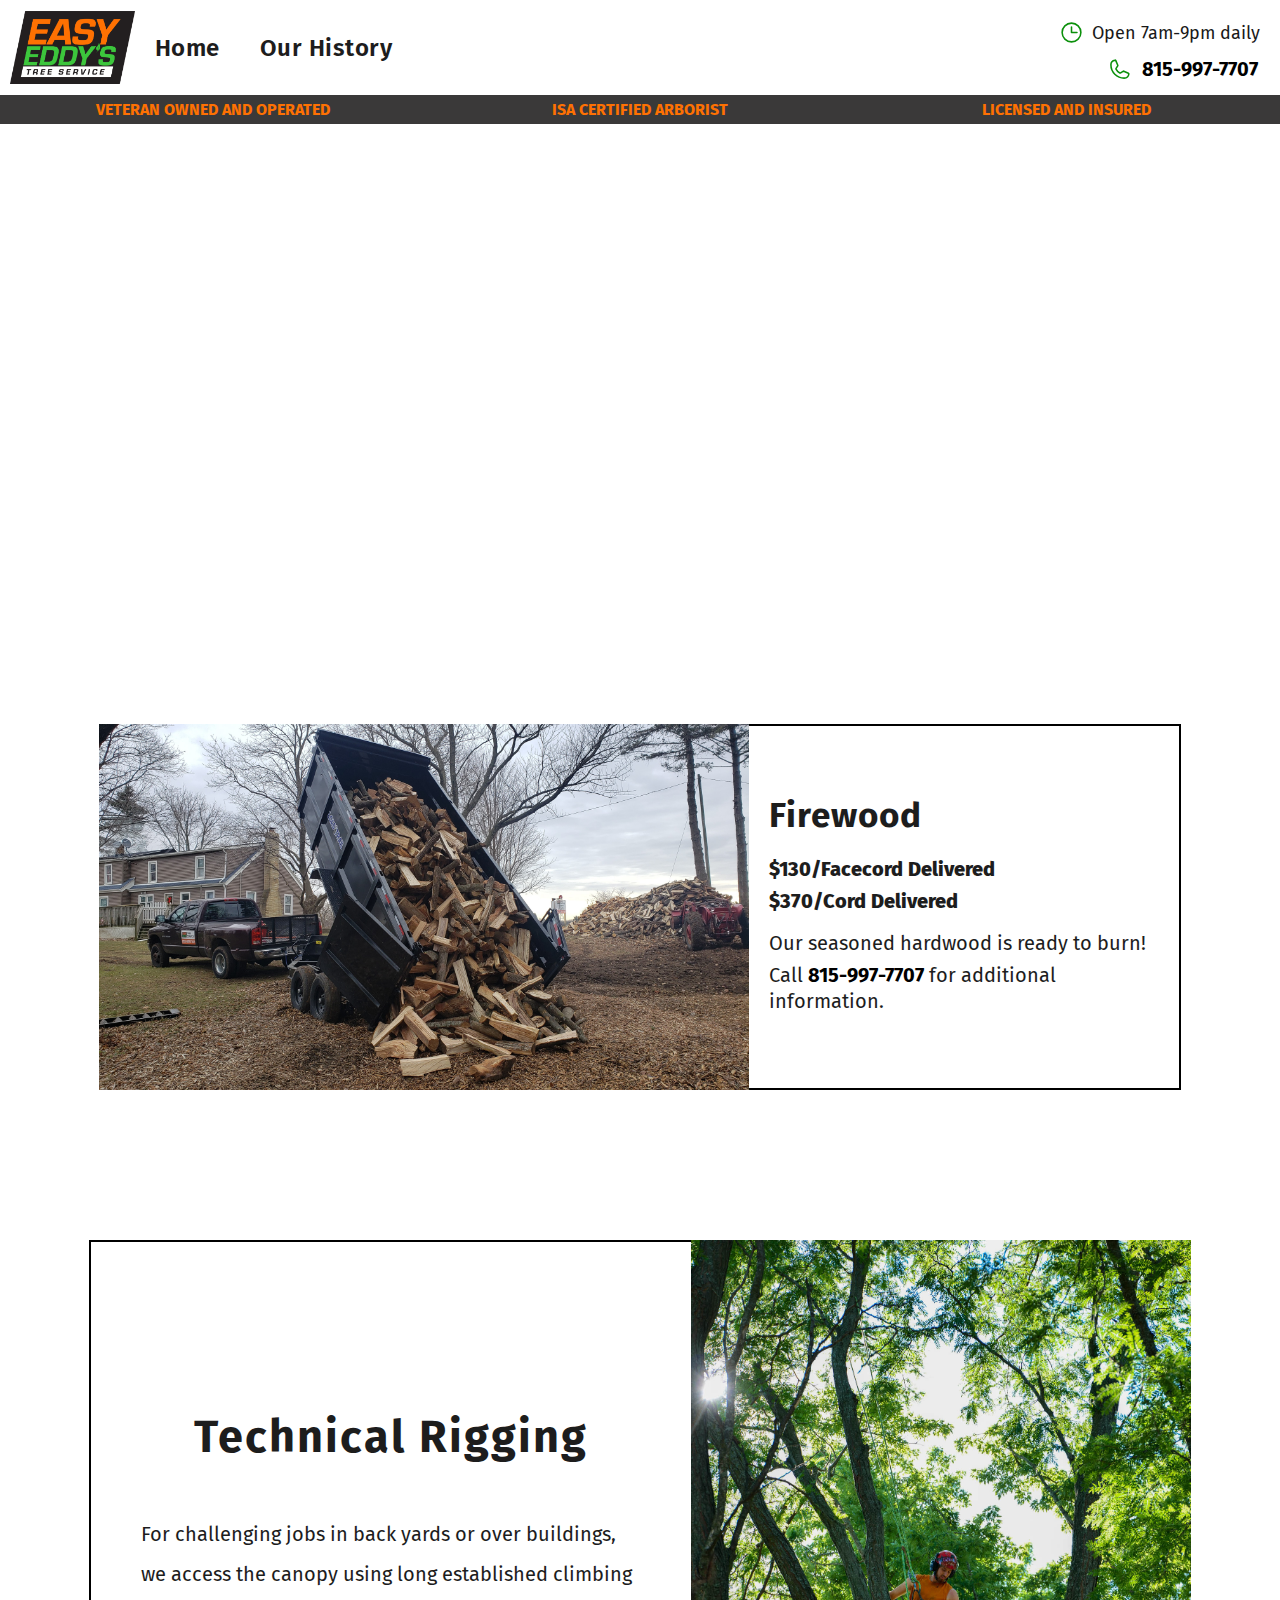
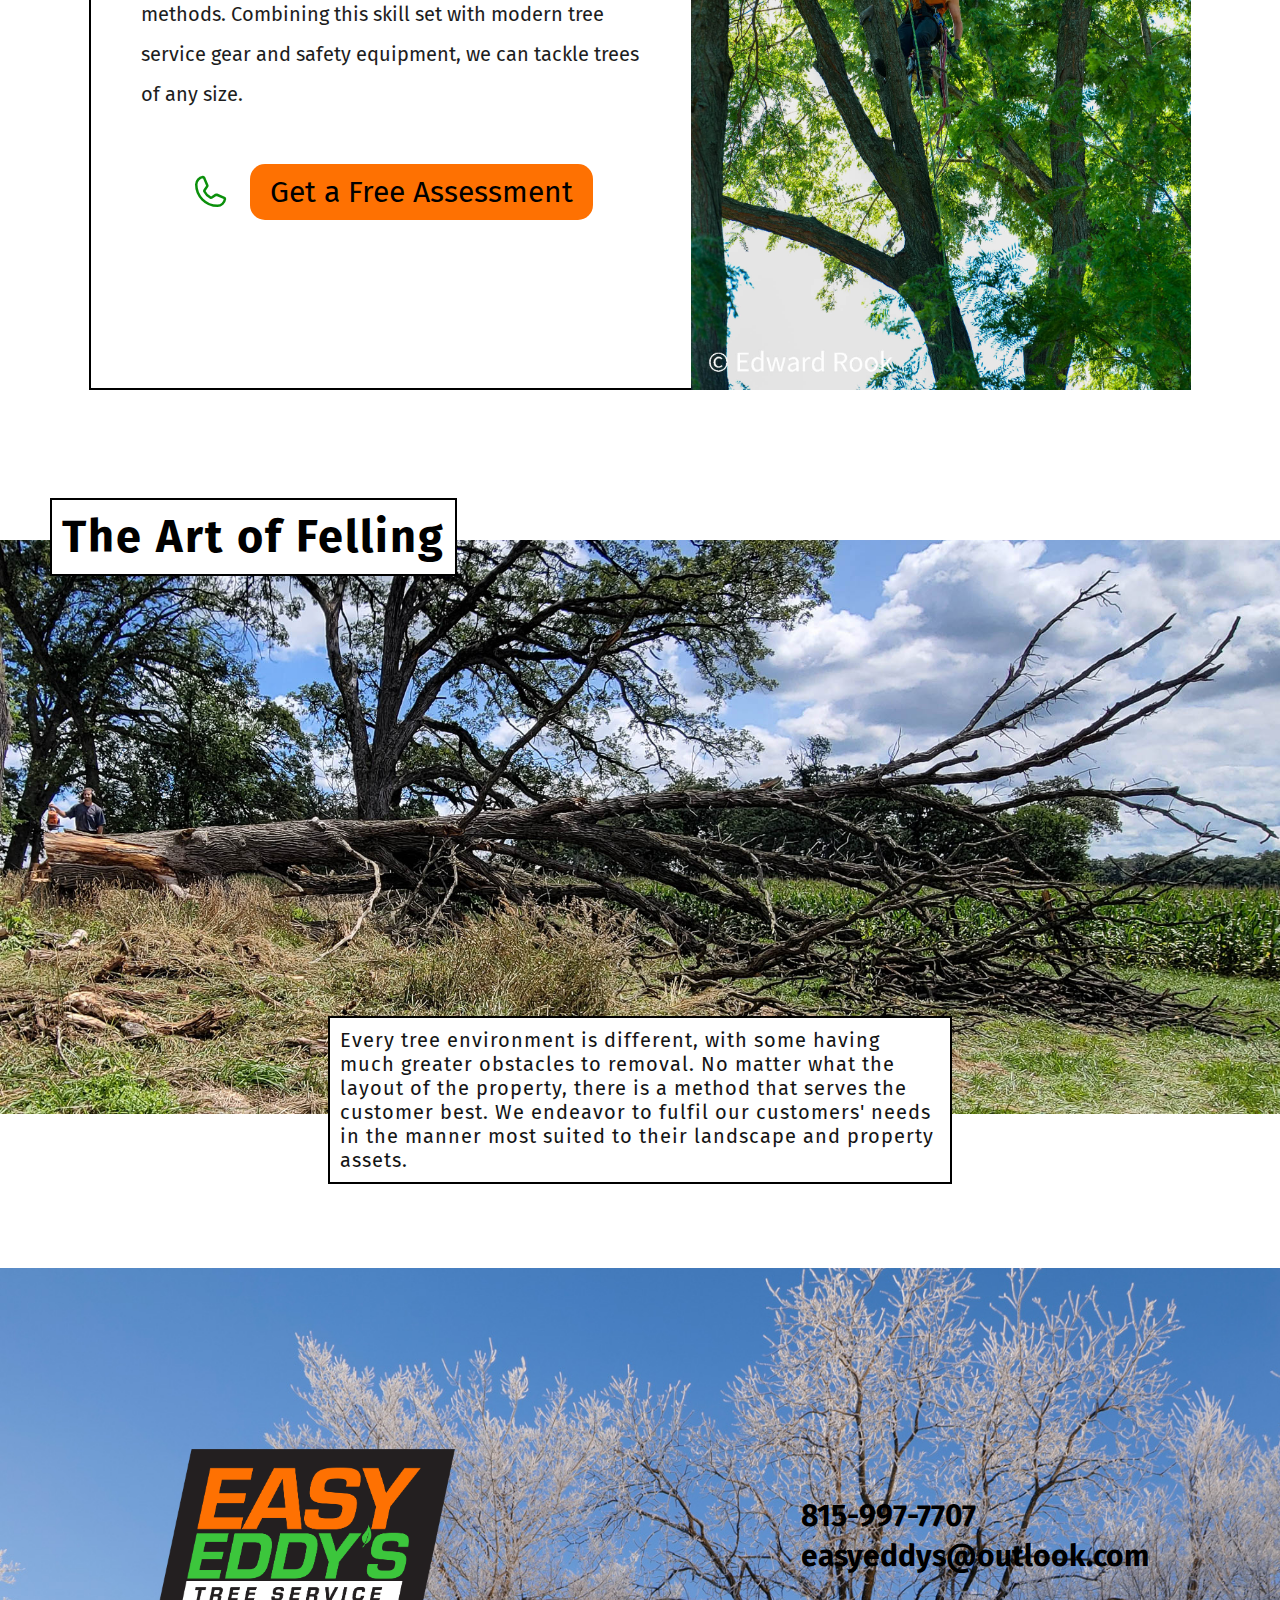
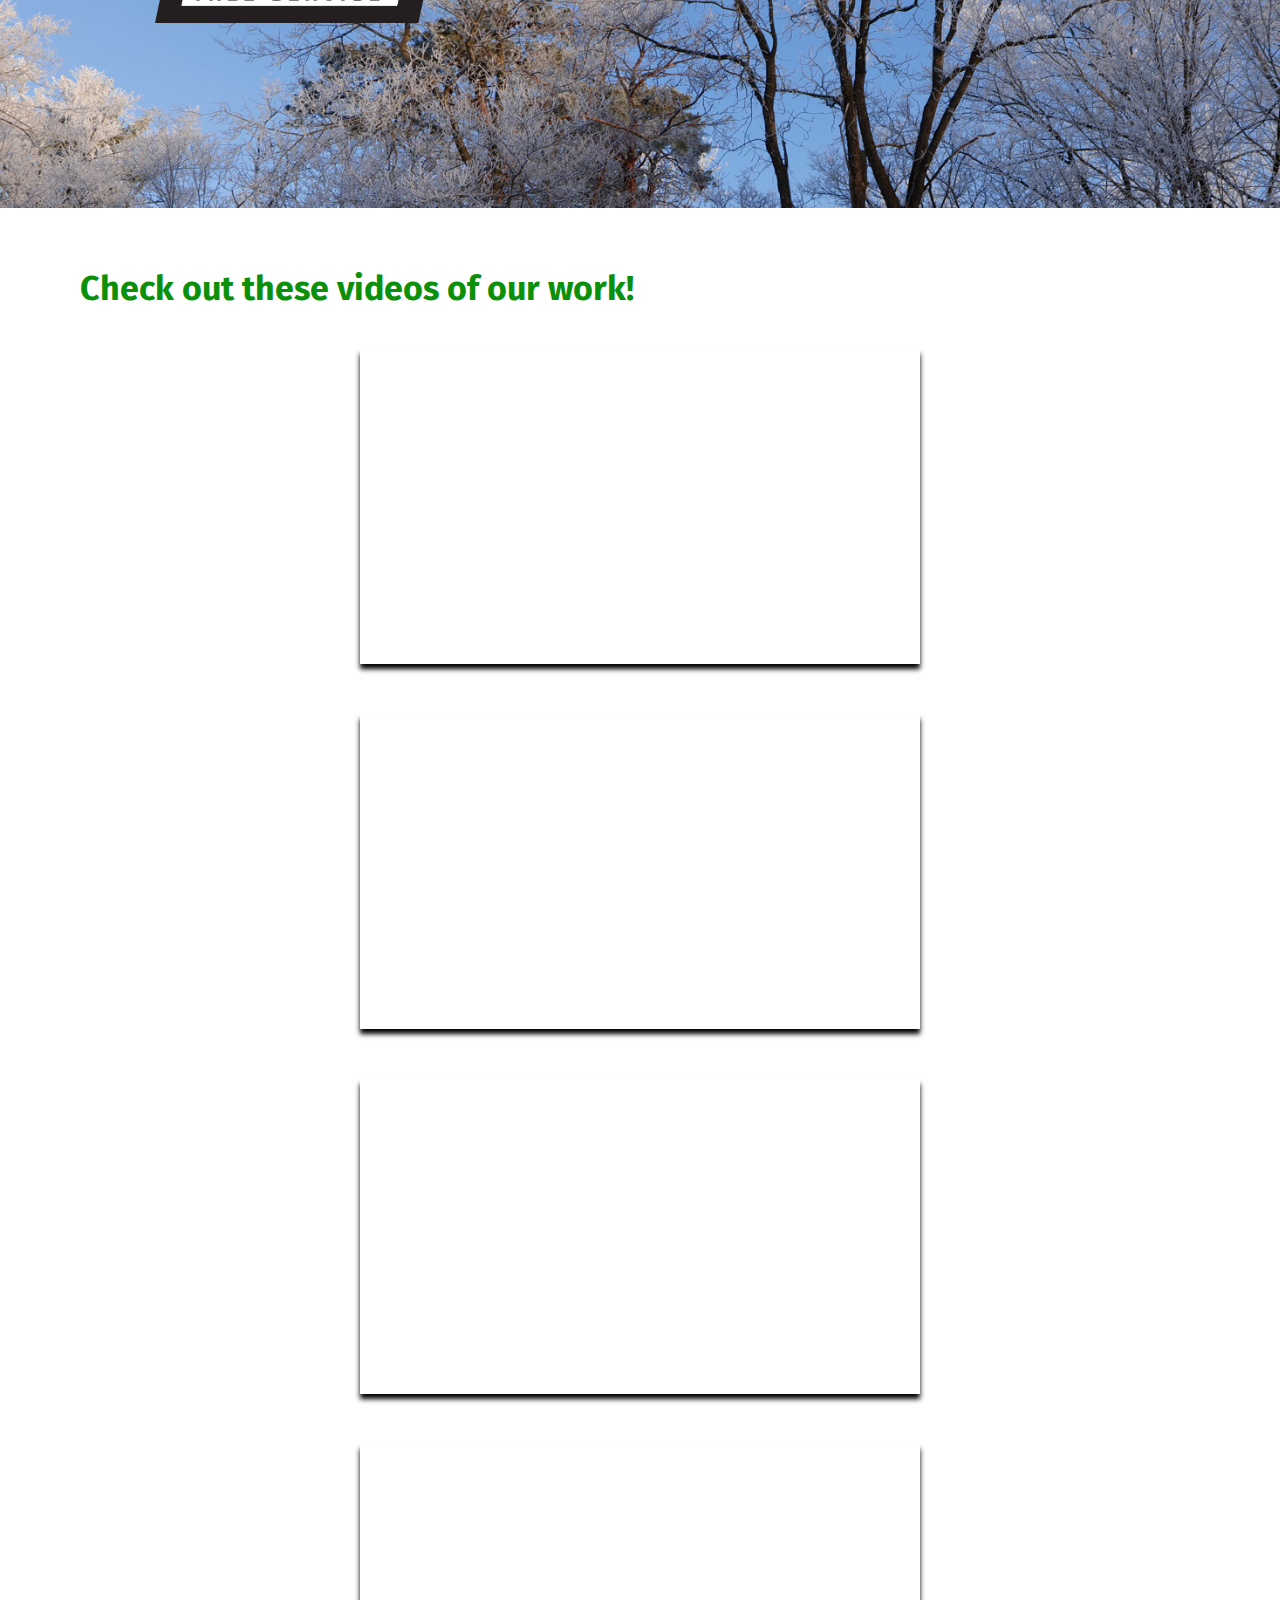
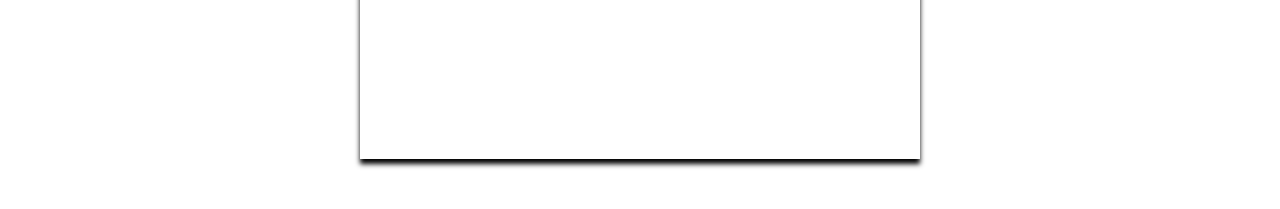
==== rooqedward.github.io/index.html @ c6ef06e9 "Version 3" ====
<!DOCTYPE html>
<html>
  <head>
    <meta charset="UTF-8" />
    <link href="styles/style.css" rel="stylesheet" type="text/css" />
    <link
      href="https://fonts.googleapis.com/css?family=Fira+Sans"
      rel="stylesheet"
    />
    <meta name="viewport" content="width=device-width, initial-scale=1"> 
  </head>
  <div>
    <div class="page-header">
      
      <div class="top-corner">
        <div class="hours-box">
          <div class="hours-outer-box">

            <svg class="clock-icon" xmlns="http://www.w3.org/2000/svg" width="25" height="25" fill="#000000" viewBox="0 0 256 256"><rect width="256" height="256" fill="none"></rect><circle cx="128" cy="128" r="96" fill="none" stroke="#0b900b" stroke-miterlimit="10" stroke-width="16"></circle><polyline points="128 72 128 128 184 128" fill="none" stroke="#0b900b" stroke-linecap="round" stroke-linejoin="round" stroke-width="16"></polyline></svg>
            <p class="phone-hours">Open 7am-9pm daily</p>
          </div>
        </div>
      <div class=call-outer-box>
               <svg class="phone-icon" xmlns="http://www.w3.org/2000/svg" width="25" height="25" fill="#000000" viewBox="0 0 256 256"><rect width="256" height="256" fill="none"></rect><path d="M92.5,124.8a83.6,83.6,0,0,0,39,38.9,8,8,0,0,0,7.9-.6l25-16.7a7.9,7.9,0,0,1,7.6-.7l46.8,20.1a7.9,7.9,0,0,1,4.8,8.3A48,48,0,0,1,176,216,136,136,0,0,1,40,80,48,48,0,0,1,81.9,32.4a7.9,7.9,0,0,1,8.3,4.8l20.1,46.9a8,8,0,0,1-.6,7.5L93,117A8,8,0,0,0,92.5,124.8Z" fill="none" stroke="#0b900b" stroke-linecap="round" stroke-linejoin="round" stroke-width="16"></path></svg>
        <a href="tel:815-997-7707" class="phone">815-997-7707</a>
      </div>
      </div>

        <img src="images/logo.png" alt="logo" class="logo" />
      
      <nav class="menu">
        <a href="https://easyeddystrees.com">Home</a>
        <a href="history.html">Our History</a>
      </nav>
    </div>
   
    <div class="first-section">
      <div class="skinnybar">
        <p class="veteran">Veteran Owned and Operated</p>
        <p class="isa">ISA Certified Arborist</p>
        <p class="licensed">Licensed and Insured</p>
      </div>
      
      <h1 class="description-1">
      Year-Round Tree Care in the Rockford Region
      </h1>
    </div>
    
<div class="firewood-block">
  <img src="images/trailer.jpg" alt="Firewood Picture" class="img-2"/>
  <div class="firewood-text-box"><h2>
    Firewood</h2>
    <p class="firewood-pricing">$130/Facecord Delivered</p>
    <p class="firewood-pricing">$370/Cord Delivered</p>
    <div class="firewood-description">

      <p>Our seasoned hardwood is ready to burn!</p>
      <p>Call <a href="tel:815-997-7707" class="firewood-call-link">815-997-7707</a> for additional information.</p>
    </div>
  </div>
  </div>
  <div class="section-3-outer-box">
  <div class="section-3">
    <div class="climb-text-container"><h2>Technical Rigging</h2>
    <p>For challenging jobs in back yards or over buildings, we access the canopy using long established climbing methods. Combining this skill set with modern tree service gear and safety equipment, we can tackle trees of any size.</p>

    <div class="call-button-box">
      <svg class="phone-2-svg" xmlns="http://www.w3.org/2000/svg" viewBox="0 0 192 192" width="40px" height="40px">
        <defs>
          <style>
            .cls-1 {
              fill: none;
              stroke: #0b900b;
              stroke-linecap: round;
              stroke-linejoin: round;
              stroke-width: 12px;
            }
          </style>
        </defs>
        <path class="cls-1" d="m69.38,93.6c6.17,12.75,16.48,23.03,29.25,29.18,1.92.91,4.17.74,5.92-.45l18.75-12.52c1.68-1.14,3.84-1.34,5.7-.52l35.1,15.08c2.47,1.03,3.94,3.58,3.6,6.23-2.3,17.96-17.59,31.42-35.7,31.42-56.33,0-102-45.67-102-102,0-18.11,13.46-33.4,31.43-35.7,2.65-.34,5.2,1.13,6.23,3.6l15.07,35.18c.8,1.83.63,3.94-.45,5.62l-12.53,19.05c-1.13,1.75-1.28,3.97-.38,5.85Z"/>
      </svg>
      <a href="tel:815-997-7707" class="call-assessment">Get a Free Assessment</a></div>
    </div>
    <img src="images/climb.jpg" alt="Climber in tree" class="climb">
      </div></div>
      
      
  <div class="section-4">
    <img class="felling-image" src="images/tree.fall.2.jpg">
  <div class="felling-header-box"><h2 class="felling-header-text">
The Art of Felling
  </h2> </div>
  
<!-- <img src="images/tree.fall.1.jpg" title="The Right Size Saw for the jobs"> -->

<!-- <img src="images/tree.fall.3.jpg" title="Close Quarters with High Accuracy"> -->
<p>
  Every tree environment is different, with some having much greater obstacles to removal. No matter what the layout of the property, there is a method that serves the customer best. We endeavor to fulfil our customers' needs in the manner most suited to their landscape and property assets.
</p>
  </div>
            <div class="page-footer">
          <div class="logoedit"><a href="#"><img src="images/logo.png" alt="logo" class="footer-logo"></a></div>
          <nav class="bottom-links">
            <a href="tel:815-997-7707" class="links">815-997-7707</a>
            <a href="mailto:easyeddy@outlookcom" class="links">easyeddys@outlook.com</a>
          </nav>
         </div>

         <h2 class="video-header">Check out these videos of our work!</h2>
  <div class="video-section">

    <div class="vid-parent">
      <iframe
      width="560"
      height="315"
      src="https://www.youtube.com/embed/iqbOANdd7tc"
      title="YouTube video player"
      frameborder="0"
      allow="accelerometer; autoplay; clipboard-write; encrypted-media; gyroscope; picture-in-picture"
      allowfullscreen
      class="video"
      ></iframe>
    </div>
    
    <div class="vid-parent">
      <iframe
      width="560"
      height="315"
      src="https://www.youtube.com/embed/OnwoodMVrnM"
      title="YouTube video player"
      frameborder="0"
      allow="accelerometer; autoplay; clipboard-write; encrypted-media; gyroscope; picture-in-picture"
      allowfullscreen
      class="video"
      ></iframe>
    </div>
    
    <div class="vid-parent">
      <iframe
      width="560"
      height="315"
      src="https://www.youtube.com/embed/n1YeFGyVDDo"
      title="YouTube video player"
      frameborder="0"
      allow="accelerometer; autoplay; clipboard-write; encrypted-media; gyroscope; picture-in-picture"
      allowfullscreen
      class="video"
      ></iframe>
    </div>
    
    <div class="vid-parent">
      <iframe
      width="560"
      height="315"
      src="https://www.youtube.com/embed/13Gr3XsEnkc"
      title="YouTube video player"
      frameborder="0"
      allow="accelerometer; autoplay; clipboard-write; encrypted-media; gyroscope; picture-in-picture"
      allowfullscreen
      class="video"
      ></iframe>
    </div>
  </div>
    
    
  </body>
  </html>
---- rooqedward.github.io/styles/style.css ----
* {
  margin: 0px;
  padding: 0px;
}

html {
  font-family: "Fira Sans";
}

p {
  color: rgb(20, 20, 20);
  font-size: 20px;
}

.page-header {
  position: relative;
  display: flex;
  align-items: center;
  min-height: 95px;
  align-content: flex-end;
  gap: 20px;
}

.logo {
  width: 125px;
  margin-left: 10px;
}

.menu {
  display: flex;
  flex: 0 1 auto;
  gap: 30px;
  justify-content: center;
  gap: 40px;
}

.menu a {
  font-size: 24px;
  font-weight: 600;
  letter-spacing: 0.02em;
  color: rgb(29, 29, 29);
  flex: 0 1 auto;
}

.menu a:hover {
  text-decoration: underline;
}

.top-corner {
  position: absolute;
  top: 20px;
  right: 10px;
  display: flex;
  flex-direction: column;
}

.hours-box {
  display: flex;
}

.hours {
  display: flex;
}

.hours-outer-box {
  display: flex;
  align-items: center;
}

.clock-icon {
  color: #0b900b;
  padding-right: 8px;
}

.phone-hours {
  font-size: 18px;
  color: rgb(25, 25, 25);
  padding-right: 10px;
}

.call-outer-box {
  display: flex;
  padding: 10px 10px 0 0;
  justify-content: right;
}

.phone {
  flex: 0 0 auto;
}

.phone-icon {
  align-self: center;
  padding-right: 8px;
}

.phone:link,
.phone:visited,
.phone:active {
  font-size: 20px;
  font-weight: bold;
  padding: 2px;
  cursor: pointer;
}

.phone:hover {
  background-color: #3cc63c;
  box-shadow: rgb(20, 20, 20);
  border-radius: 5px;
}

.description-1 {
  padding-top: 100px;
  height: 350px;
  color: white;
  font-size: 50px;
  text-align: center;
}

.skinnybar {
  padding: 5px 0 5px 0;
  display: grid;
  grid-template-columns: 1fr 1fr 1fr;
  justify-items: center;
  background-color: rgb(58, 57, 57);
}

.skinnybar p {
  font-size: 16px;
  color: #fe7102;
  font-weight: bold;
  text-transform: uppercase;
  text-align: center;
}

.first-section {
  background-image: url("/images/year.round.service.jpg");
  background-size: cover;
}

.description-2 {
  font-size: 36px;
  text-transform: uppercase;
  letter-spacing: 2px;
  padding: 10px;
}

.firewood-block {
  display: flex;
  margin: 150px 50px 0 50px;
  justify-content: center;
}

.img-2 {
  display: block;
  max-width: 650px;
  height: auto;
  flex: 1fr;
}

.firewood-text-box {
  display: flex;
  flex-direction: column;
  align-content: flex-start;
  justify-content: center;
  width: 400px;
  padding-left: 20px;
  padding-right: 10px;
  border-top: 2px solid black;
  border-right: 2px solid black;
  border-bottom: 2px solid black;
}

.firewood-text-box h2,
.firewood-text-box p {
  color: rgb(29, 29, 29);
  text-align: left;
}

.firewood-text-box h2 {
  letter-spacing: 0.03em;
  margin-bottom: 20px;
  font-size: 35px;
}

.firewood-text-box p {
  font-size: 20px;
  margin-bottom: 6px;
  line-height: 26px;
}

.firewood-call-link {
  font-weight: bold;
}

.firewood-call-link:hover {
  color: #0b900b;
}

.firewood-description {
  margin-top: 10px;
}

.firewood-pricing {
  font-weight: 800;
}

.section-3-outer-box {
  display: flex;
}

.section-3 {
  margin-top: 150px;
  margin-left: auto;
  margin-right: auto;
  display: flex;
}

.section-3 p {
  margin-top: 50px;
  font-weight: 400;
  line-height: 40px;
  max-width: 500px;
  color: rgb(29, 29, 29);
}

.section-3 h2 {
  color: rgb(29, 29, 29);
  font-size: 45px;
  letter-spacing: 2px;
}

.climb {
  width: 500px;
}

.climb-text-container {
  padding-right: 50px;
  padding-left: 50px;
  border-top: 2px solid black;
  border-bottom: 2px solid black;
  border-left: 2px solid black;
  flex-direction: column;
  display: flex;
  justify-content: center;
}

.call-assessment {
  font-size: 30px;
  padding: 10px 20px 10px 20px;
  background-color: #fe7102;
  border-radius: 15px;
  text-align: center;
}

.call-assessment:hover {
  background-color: #0b900b;
}

.call-button-box {
  width: fit-content;
  align-self: center;
  margin-top: 50px;
  display: flex;
  align-items: center;
}

.phone-2-svg {
  height: 40px;
  width: 40px;
  color: #0b900b;
  min-width: 40px;
  min-height: 40px;
  margin-right: 20px;
}

.section-4 {
  margin-top: 150px;
  position: relative;
}

.felling-header-box {
  /* width: fit-content; */
  width: fit-content;
  border: 2px solid black;
  background-color: white;
  padding: 10px;
  position: absolute;
  top: -42px;
  left: 50px;
}

.felling-header-text {
  font-size: 45px;
  letter-spacing: 2px;
  /* border-bottom: 2px solid black; */
  /* width: fit-content; */
}

.section-4 img {
  width: 100%;
  height: auto;
  height: auto;
}

.section-4 p {
  background-color: white;
  letter-spacing: 1px;
  /* margin: 30px 50px 30px 50px; */
  border: 2px solid black;
  padding: 10px;
  position: absolute;
  left: 50%;
  bottom: -150px;
  transform: translate(-50%, -50%);
  width: 600px;
}

.history-link {
  font-size: 30px;
  color: #0b900b;
  text-align: center;
  margin: 60px 0 25px 0;
}

.page-footer {
  text-decoration: none;
  color: black;
  background-image: url("/images/winter.trees.jpg");
  font-weight: bold;
  padding: 20px;
  margin-top: 150px;
  height: 500px;
  background-size: cover;
  display: grid;
  grid-template-columns: 1fr 1fr;
  gap: 100px;
  clear: both;
}

.footer-logo {
  width: 300px;
}

.logoedit {
  align-self: center;
  justify-self: center;
}

.page-footer nav {
  display: grid;
  grid-template-rows: 40px 40px;
  align-content: center;
  justify-content: center;
}

.page-footer nav a {
  font-size: 30px;
}

.links {
  justify-self: left;
}

/* .links {
  font-style: italic;
  color: white;
  margin-left: 30px;
  line-height: 50px;
  text-align: right;
  display: block;
  width: 200px;
} */

.links:hover {
  text-decoration: underline;
}

/* .call {
  grid-row: 1 / 2;
  grid-column: 2 / 3;
  align-self: center;
}

.email {
  grid-row: 2 / 3;
  grid-column: 2 / 3;
  align-self: center;
} */

h2 {
  text-align: center;
  margin: 0;
}

h3 {
  text-align: center;
  font-family: Fira Sans;
  font-size: 40px;
  margin-bottom: -30px;
  font-weight: 700px;
  letter-spacing: 2px;
}

a {
  color: black;
  text-decoration: none;
}

/*HISTORY PAGE CSS IS BELOW*/
.history-body {
  background-color: rgb(204, 204, 204);
}

.main-text img {
  border-radius: 20px;
}

body p img {
  width: 400px;
  height: auto;
}

.history-main-title {
  margin-top: 100px;
  margin-bottom: 40px;
  color: rgb(25, 25, 25);
  letter-spacing: 1px;
}

.year-2014 {
  font-family: Cambria, Cochin, Georgia, Times, "Times New Roman", serif;
  line-height: 50px;
  margin: 50px 100px;
  background-color: rgb(153, 153, 153);
  border: 4px solid black;
  padding: 50px;
  border-radius: 20px;
  height: fit-content;
  min-height: 250px;
}

.paragraph-image {
  height: auto;
  width: 300px;
  float: left;
  margin-right: 25px;
}

.year-2015 {
  font-family: Cambria, Cochin, Georgia, Times, "Times New Roman", serif;
  line-height: 50px;
  margin: 50px 100px;
  background-color: rgb(153, 153, 153);
  border: 4px solid black;
  padding: 50px;
  border-radius: 20px;
  height: fit-content;
  min-height: 400px;
}

.machining {
  float: right;
  width: 300px;
  height: auto;
  margin-left: 20px;
  margin-bottom: 5px;
}

.year-2017 {
  font-family: Cambria, Cochin, Georgia, Times, "Times New Roman", serif;
  font-size: 30px;
  line-height: 50px;
  margin: 50px 100px;
  background-color: rgb(153, 153, 153);
  border: 4px solid black;
  padding: 50px;
  border-radius: 20px;
  height: fit-content;
  min-height: 650px;
}

.year-2017 img {
  width: 300px;
  height: auto;
  float: left;
  clear: left;
  margin-top: 25px;
  margin-right: 25px;
}

.year-2017-paragraph {
  font-family: Cambria, Cochin, Georgia, Times, "Times New Roman", serif;
  line-height: 50px;
}

.year-2018 {
  font-family: Cambria, Cochin, Georgia, Times, "Times New Roman", serif;
  font-size: 30px;
  line-height: 50px;
  margin: 50px 100px;
  background-color: rgb(153, 153, 153);
  border: 4px solid black;
  padding: 50px;
  border-radius: 20px;
  height: fit-content;
  min-height: 650px;
}

.year-2018 img {
  width: 400px;
  height: auto;
  float: right;
  clear: right;
  margin-top: 25px;
  margin-left: 25px;
}

.year-2019 {
  font-family: Cambria, Cochin, Georgia, Times, "Times New Roman", serif;
  font-size: 30px;
  line-height: 50px;
  margin: 50px 100px;
  background-color: rgb(153, 153, 153);
  border: 4px solid black;
  padding: 50px;
  border-radius: 20px;
  height: fit-content;
  min-height: 700px;
}

.year-2019 img {
  width: 300px;
  height: auto;
  float: left;
  clear: left;
  margin-top: 25px;
  margin-right: 25px;
}

.year-2020 {
  font-family: Cambria, Cochin, Georgia, Times, "Times New Roman", serif;
  font-size: 30px;
  line-height: 50px;
  margin: 50px 100px;
  background-color: rgb(153, 153, 153);
  border: 4px solid black;
  padding: 50px;
  border-radius: 20px;
  height: fit-content;
  min-height: 700px;
}

.year-2020 img {
  width: 300px;
  height: auto;
  float: right;
  clear: right;
  margin-top: 25px;
  margin-left: 25px;
}

.kyle {
  grid-column: 2 / 3;
  grid-row: 1 / 2;
}

.chevy {
  grid-column: 2 / 3;
  grid-row: 2 / 3;
  align-self: center;
}

.trailer {
  grid-column: 2 / 3;
  grid-row: 3 / 4;
}

.year-2021 {
  font-family: Cambria, Cochin, Georgia, Times, "Times New Roman", serif;
  font-size: 30px;
  line-height: 50px;
  margin: 50px 100px;
  background-color: rgb(153, 153, 153);
  border: 4px solid black;
  padding: 50px;
  border-radius: 20px;
  height: fit-content;
  min-height: 450px;
}

.year-2021 img {
  width: 400px;
  height: auto;
  float: left;
  margin-right: 25px;
  margin-top: 25px;
}

p img {
  border-radius: 40px;
}

.year-2021-2 {
  font-family: Cambria, Cochin, Georgia, Times, "Times New Roman", serif;
  font-size: 30px;
  line-height: 50px;
  margin: 50px 100px;
  background-color: rgb(153, 153, 153);
  border: 4px solid black;
  padding: 50px;
  border-radius: 20px;
  height: fit-content;
  min-height: 600px;
}

.year-2021-2 img {
  width: 400px;
  height: auto;
  float: right;
  clear: right;
  margin-top: 25px;
  margin-left: 25px;
}

.engine {
  grid-column: 2 / 3;
  grid-row: 1 / 2;
}

.chipper {
  grid-column: 2 / 3;
  grid-row: 2 / 3;
}

.year-2022 {
  font-family: Cambria, Cochin, Georgia, Times, "Times New Roman", serif;
  font-size: 30px;
  line-height: 50px;
  margin: 50px 100px;
  background-color: rgb(153, 153, 153);
  border: 4px solid black;
  padding: 50px;
  border-radius: 20px;
  height: fit-content;
  min-height: 700px;
}

.year-2022 img {
  width: 400px;
  height: auto;
  float: left;
  clear: left;
  /* margin-top: 25px;
  margin-right: 25px; */
  margin: 25px 25px 0px 0px;
}

.link-home {
  color: blue;
  text-decoration: underline;
  font-size: 22px;
  display: block;
  margin: 50px auto;
  width: fit-content;
}

.video-header {
  font-size: 34px;
  color: #0b900b;
  margin-top: 50px;
  margin: 50px 0 30px 60px;
  width: fit-content;
  border-radius: 15px;
  padding: 10px 20px;
}

.video-section {
  /* display: grid;
  grid-template-columns: 1fr 1fr;
  grid-template-rows: 1fr 1fr; */
  /* background-color: red;
  padding-top: 20px; */
}

.vid-parent {
  width: 100%;
  height: 100%;
  position: relative;
  padding-bottom: 50px;
}

.video {
  margin-left: auto;
  margin-right: auto;
  display: block;
  box-shadow: 0px 5px 5px;
}

.inline-phone:link,
.inline-phone:visited {
  text-decoration: underline;
}

.inline-phone:hover,
.inline-phone:active {
  color: #fe7102;
}

/*FLOAT OPTION TESTING SECTION*/

.float-option {
  font-family: Cambria, Cochin, Georgia, Times, "Times New Roman", serif;
  font-size: 30px;
  line-height: 50px;
  margin: 50px 50px;
  background-color: rgb(153, 153, 153);
  border: 4px solid black;
  padding: 50px;
  border-radius: 20px;
  height: 1000px;
  height: fit-content;
}

.float-option img {
  width: 300px;
  height: auto;
  border-radius: 20px;
  float: right;
}

@media screen and (max-width: 480px) {
}
/* .paragraph-section {
  display: flex;
} */
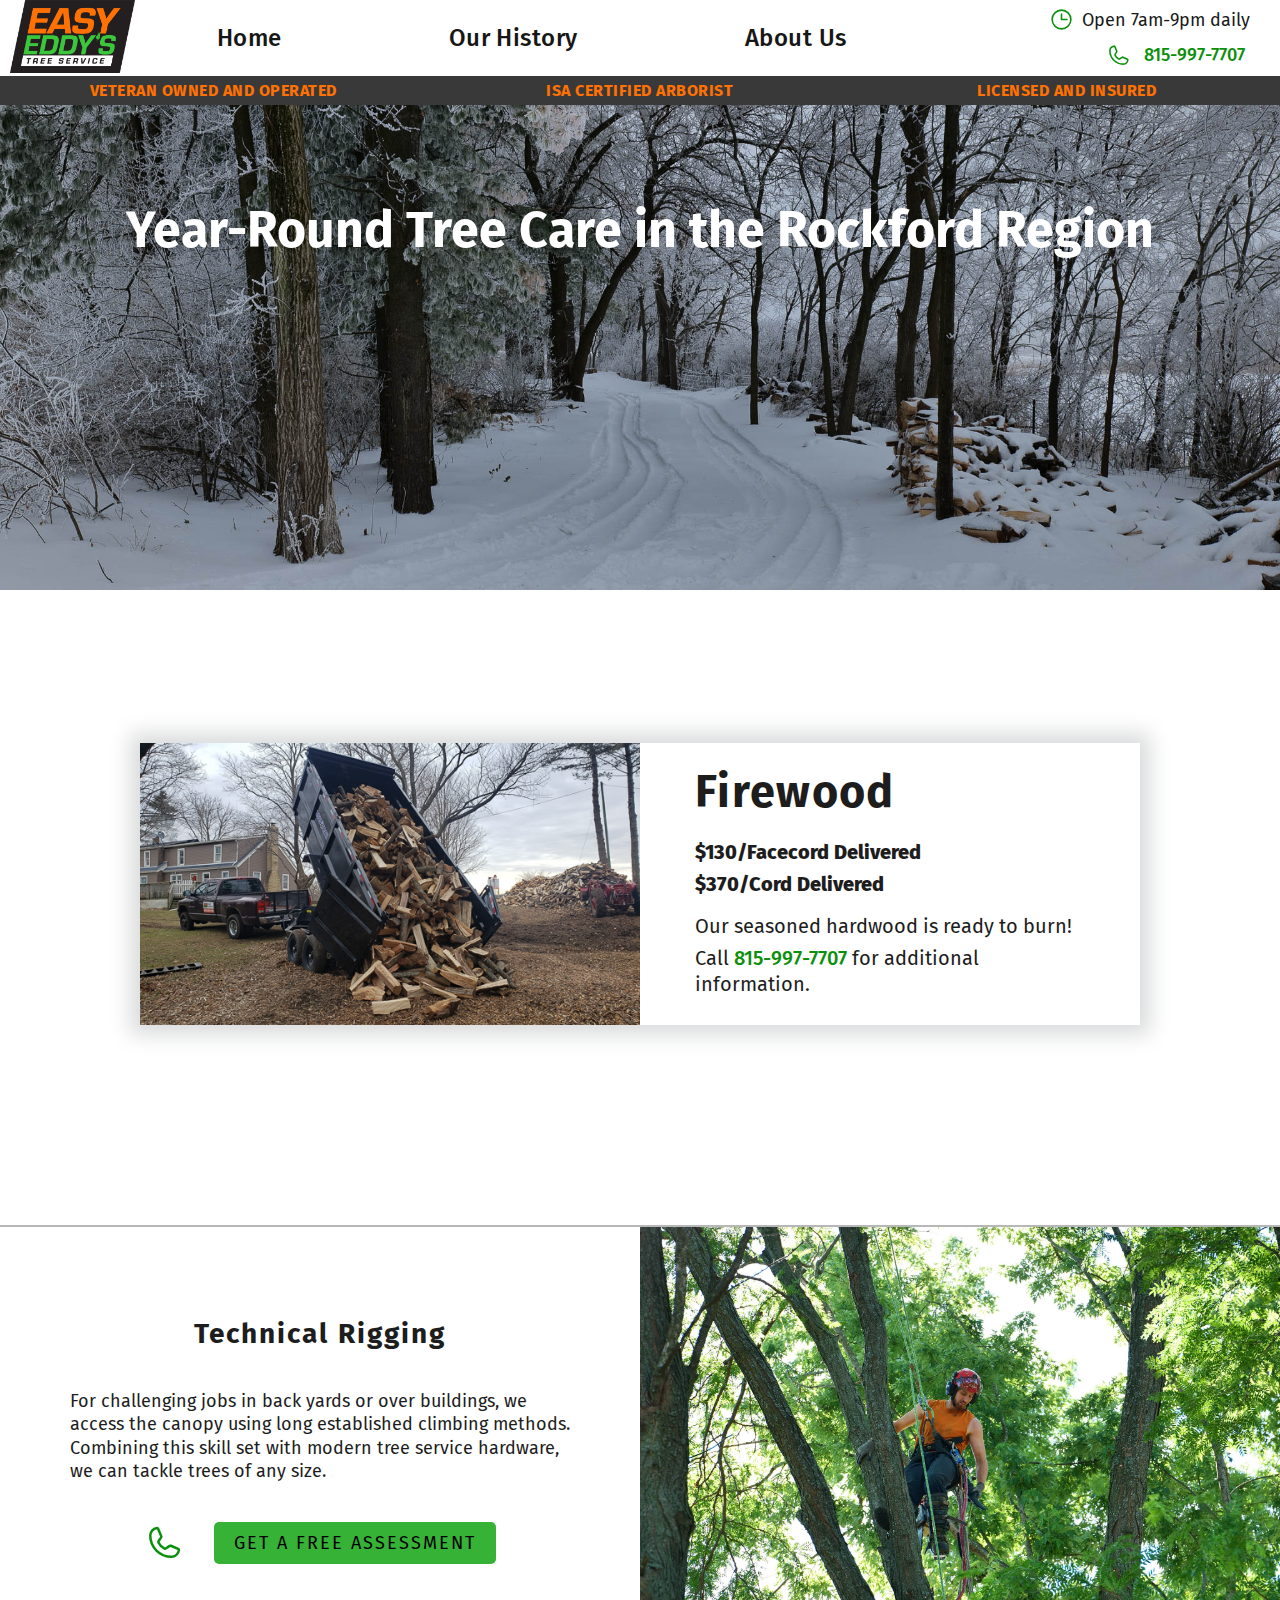
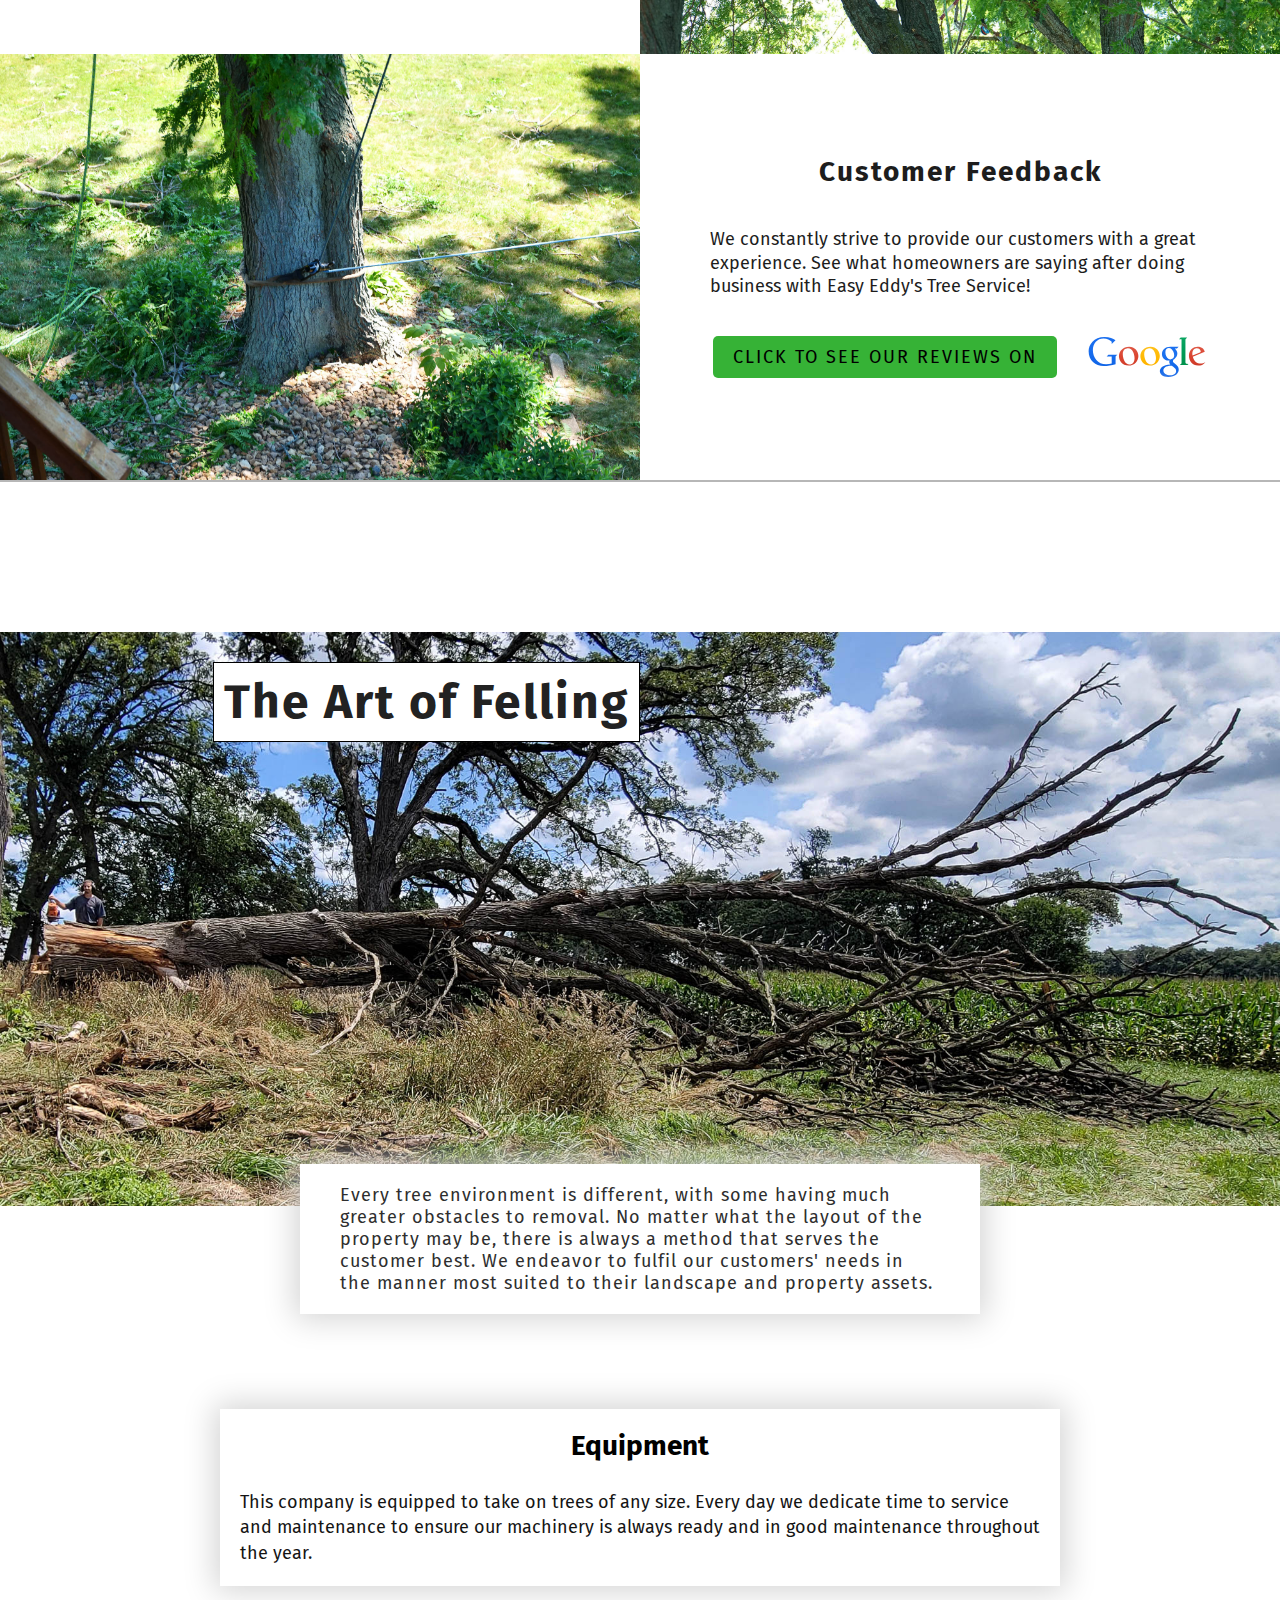
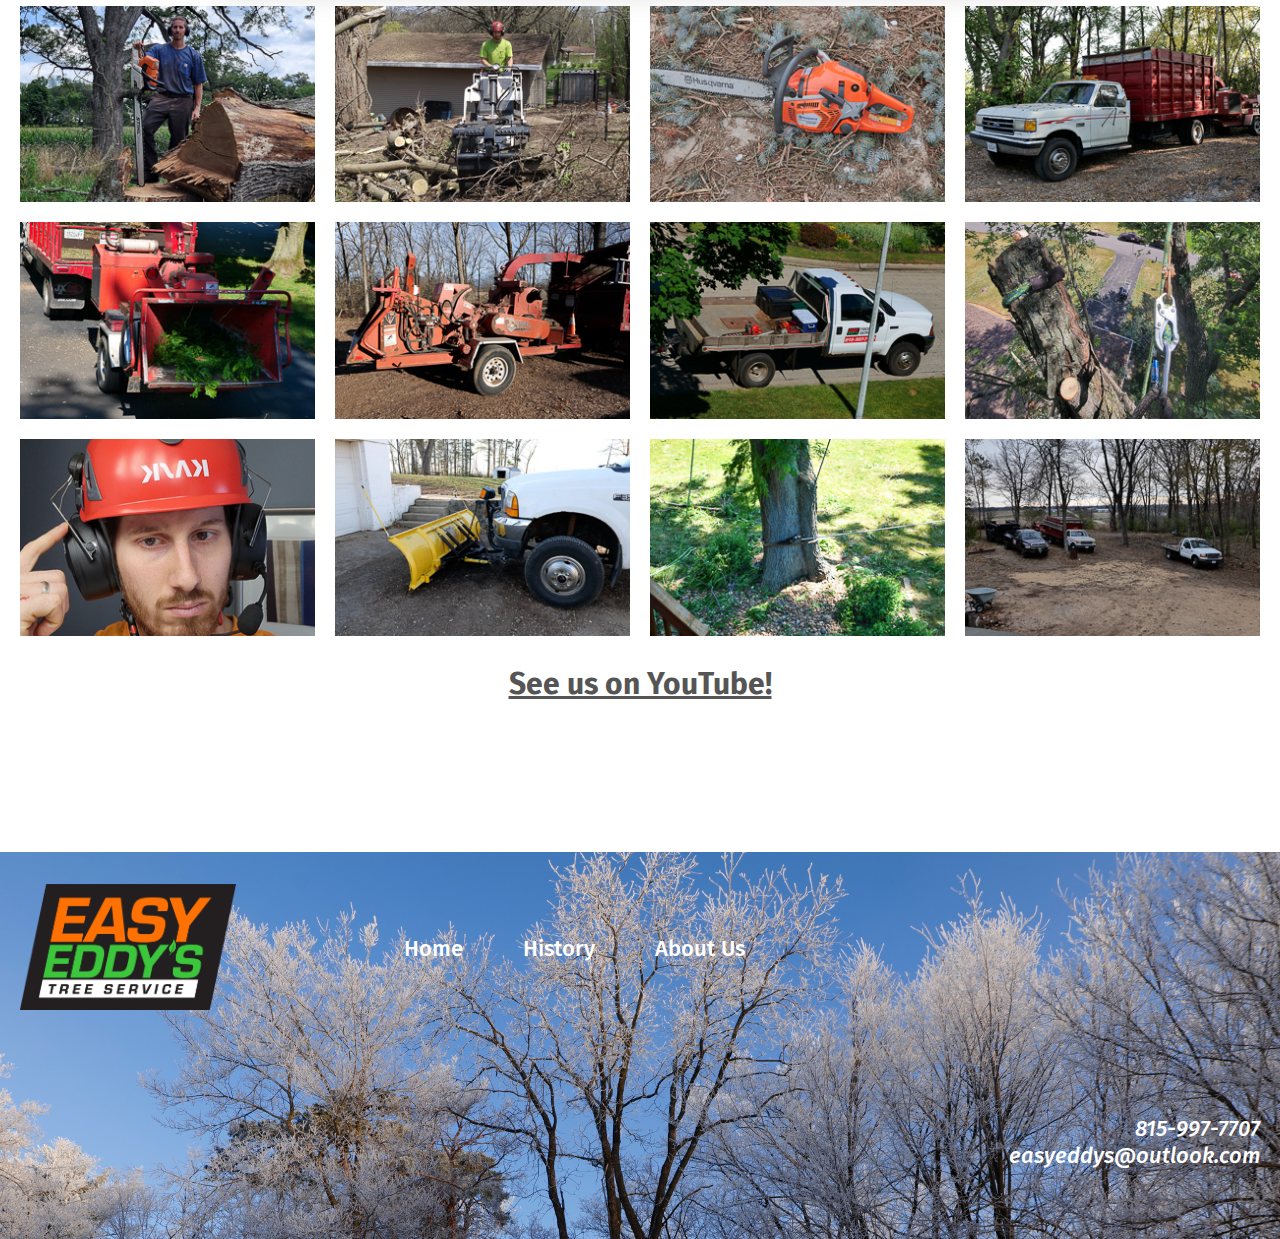
==== commit ecb78df2: "12/30/22 midnight update" ====
--- a/rooqedward.github.io/index.html
+++ b/rooqedward.github.io/index.html
@@ -1,168 +1,531 @@
 <!DOCTYPE html>
-<html>
+<html lang="en">
   <head>
     <meta charset="UTF-8" />
     <link href="styles/style.css" rel="stylesheet" type="text/css" />
+    <link href="styles/queries.css" rel="stylesheet" type="text/css" />
+
+    <link rel="preconnect" href="https://fonts.googleapis.com" />
+    <link rel="preconnect" href="https://fonts.gstatic.com" crossorigin />
     <link
-      href="https://fonts.googleapis.com/css?family=Fira+Sans"
+      href="https://fonts.googleapis.com/css2?family=Fira+Sans:wght@300;400;500;600;700;800&family=Inter:wght@400;500;700&family=Rubik:wght@400;500;600;700&display=swap"
       rel="stylesheet"
     />
-    <meta name="viewport" content="width=device-width, initial-scale=1"> 
+
+    <meta name="viewport" content="width=device-width, initial-scale=1" />
+    <title>Easy Eddy's Tree Service</title>
   </head>
-  <div>
-    <div class="page-header">
-      
+
+  <body>
+    <header class="page-header">
+      <a href="index.html" class="menu-logo"
+        ><img
+          src="images/header.footer/logo.png"
+          alt="Easy Eddy's Tree Service Logo"
+      /></a>
+
+      <nav class="menu">
+        <ul class="menu-list">
+          <li><a href="index.html">Home</a></li>
+          <li><a href="history.html">Our History</a></li>
+          <li><a href="about-us.html" title="About Us">About Us</a></li>
+        </ul>
+      </nav>
+      <div class="menu-btn">
+        <svg
+          class="icon-mobile-nav"
+          title="menu-outline"
+          xmlns="http://www.w3.org/2000/svg"
+          width="192"
+          height="192"
+          fill="#000000"
+          viewBox="0 0 256 256"
+        >
+          <rect width="256" height="256" fill="none"></rect>
+          <line
+            x1="40"
+            y1="128"
+            x2="216"
+            y2="128"
+            stroke="#000000"
+            stroke-linecap="round"
+            stroke-linejoin="round"
+            stroke-width="16"
+          ></line>
+          <line
+            x1="40"
+            y1="64"
+            x2="216"
+            y2="64"
+            stroke="#000000"
+            stroke-linecap="round"
+            stroke-linejoin="round"
+            stroke-width="16"
+          ></line>
+          <line
+            x1="40"
+            y1="192"
+            x2="216"
+            y2="192"
+            stroke="#000000"
+            stroke-linecap="round"
+            stroke-linejoin="round"
+            stroke-width="16"
+          ></line>
+        </svg>
+        <svg
+          class="icon-mobile-nav"
+          title="close-outline"
+          xmlns="http://www.w3.org/2000/svg"
+          width="192"
+          height="192"
+          fill="#000000"
+          viewBox="0 0 256 256"
+        >
+          <rect width="256" height="256" fill="none"></rect>
+          <line
+            x1="200"
+            y1="56"
+            x2="56"
+            y2="200"
+            stroke="#000000"
+            stroke-linecap="round"
+            stroke-linejoin="round"
+            stroke-width="16"
+          ></line>
+          <line
+            x1="200"
+            y1="200"
+            x2="56"
+            y2="56"
+            stroke="#000000"
+            stroke-linecap="round"
+            stroke-linejoin="round"
+            stroke-width="16"
+          ></line>
+        </svg>
+      </div>
       <div class="top-corner">
         <div class="hours-box">
           <div class="hours-outer-box">
-
-            <svg class="clock-icon" xmlns="http://www.w3.org/2000/svg" width="25" height="25" fill="#000000" viewBox="0 0 256 256"><rect width="256" height="256" fill="none"></rect><circle cx="128" cy="128" r="96" fill="none" stroke="#0b900b" stroke-miterlimit="10" stroke-width="16"></circle><polyline points="128 72 128 128 184 128" fill="none" stroke="#0b900b" stroke-linecap="round" stroke-linejoin="round" stroke-width="16"></polyline></svg>
-            <p class="phone-hours">Open 7am-9pm daily</p>
+            <svg
+              class="clock-icon"
+              xmlns="http://www.w3.org/2000/svg"
+              width="25"
+              height="25"
+              fill="#000000"
+              viewBox="0 0 256 256"
+            >
+              <rect width="256" height="256" fill="none"></rect>
+              <circle
+                cx="128"
+                cy="128"
+                r="96"
+                fill="none"
+                stroke="#0b900b"
+                stroke-miterlimit="10"
+                stroke-width="16"
+              ></circle>
+              <polyline
+                points="128 72 128 128 184 128"
+                fill="none"
+                stroke="#0b900b"
+                stroke-linecap="round"
+                stroke-linejoin="round"
+                stroke-width="16"
+              ></polyline>
+            </svg>
+            <p class="phone-hours top-corner-text hours-text-1">
+              Open 7am-9pm daily
+            </p>
+            <p class="phone-hours top-corner-text hours-text-2">
+              7am-9pm daily
+            </p>
           </div>
         </div>
-      <div class=call-outer-box>
-               <svg class="phone-icon" xmlns="http://www.w3.org/2000/svg" width="25" height="25" fill="#000000" viewBox="0 0 256 256"><rect width="256" height="256" fill="none"></rect><path d="M92.5,124.8a83.6,83.6,0,0,0,39,38.9,8,8,0,0,0,7.9-.6l25-16.7a7.9,7.9,0,0,1,7.6-.7l46.8,20.1a7.9,7.9,0,0,1,4.8,8.3A48,48,0,0,1,176,216,136,136,0,0,1,40,80,48,48,0,0,1,81.9,32.4a7.9,7.9,0,0,1,8.3,4.8l20.1,46.9a8,8,0,0,1-.6,7.5L93,117A8,8,0,0,0,92.5,124.8Z" fill="none" stroke="#0b900b" stroke-linecap="round" stroke-linejoin="round" stroke-width="16"></path></svg>
-        <a href="tel:815-997-7707" class="phone">815-997-7707</a>
-      </div>
-      </div>
-
-        <img src="images/logo.png" alt="logo" class="logo" />
-      
-      <nav class="menu">
-        <a href="https://easyeddystrees.com">Home</a>
-        <a href="history.html">Our History</a>
+        <div class="call-outer-box">
+          <svg
+            class="phone-icon"
+            xmlns="http://www.w3.org/2000/svg"
+            width="25"
+            height="25"
+            fill="#000000"
+            viewBox="0 0 256 256"
+          >
+            <rect width="256" height="256" fill="none"></rect>
+            <path
+              d="M92.5,124.8a83.6,83.6,0,0,0,39,38.9,8,8,0,0,0,7.9-.6l25-16.7a7.9,7.9,0,0,1,7.6-.7l46.8,20.1a7.9,7.9,0,0,1,4.8,8.3A48,48,0,0,1,176,216,136,136,0,0,1,40,80,48,48,0,0,1,81.9,32.4a7.9,7.9,0,0,1,8.3,4.8l20.1,46.9a8,8,0,0,1-.6,7.5L93,117A8,8,0,0,0,92.5,124.8Z"
+              fill="none"
+              stroke="#0b900b"
+              stroke-linecap="round"
+              stroke-linejoin="round"
+              stroke-width="16"
+            ></path>
+          </svg>
+          <a href="tel:815-997-7707" class="phone top-corner-text"
+            >815-997-7707</a
+          >
+        </div>
+      </div>
+    </header>
+
+    <header class="skinnybar">
+      <p class="veteran">Veteran Owned and Operated</p>
+      <p class="isa">ISA Certified Arborist</p>
+      <p class="licensed">Licensed and Insured</p>
+    </header>
+
+    <section class="section-1">
+      <img
+        src="images/home/year.round.service.jpg"
+        alt="trees at the Easy Eddy's Trees property"
+        title="winter trees in northern Illinois"
+        class="img-1"
+      />
+      <h1 class="description-1">Year-Round Tree Care in the Rockford Region</h1>
+    </section>
+
+    <section class="section-2">
+      <div class="section-2-container">
+        <img
+          src="images/home/trailer.jpg"
+          alt="Dump trailer loaded with 2 cords of firewood"
+          class="firewood-img"
+        />
+        <div class="firewood-text-box">
+          <h2>Firewood</h2>
+          <p class="firewood-pricing">$130/Facecord Delivered</p>
+          <p class="firewood-pricing">$370/Cord Delivered</p>
+          <div class="firewood-description">
+            <p>Our seasoned hardwood is ready to burn!</p>
+            <p>
+              Call
+              <a href="tel:815-997-7707" class="firewood-call-link"
+                >815-997-7707</a
+              >
+              for additional information.
+            </p>
+          </div>
+        </div>
+      </div>
+    </section>
+
+    <section class="section-3">
+      <div class="section-3-container">
+        <div class="climb-text-container box-1">
+          <h2>Technical Rigging</h2>
+          <p>
+            For challenging jobs in back yards or over buildings, we access the
+            canopy using long established climbing methods. Combining this skill
+            set with modern tree service hardware, we can tackle trees of any
+            size.
+          </p>
+          <div class="call-button-box">
+            <svg
+              class="phone-2-svg"
+              xmlns="http://www.w3.org/2000/svg"
+              viewBox="0 0 192 192"
+              width="40px"
+              height="40px"
+            >
+              <defs>
+                <style>
+                  .cls-1 {
+                    fill: none;
+                    stroke: #0b900b;
+                    stroke-linecap: round;
+                    stroke-linejoin: round;
+                    stroke-width: 12px;
+                  }
+                </style>
+              </defs>
+              <path
+                class="cls-1"
+                d="m69.38,93.6c6.17,12.75,16.48,23.03,29.25,29.18,1.92.91,4.17.74,5.92-.45l18.75-12.52c1.68-1.14,3.84-1.34,5.7-.52l35.1,15.08c2.47,1.03,3.94,3.58,3.6,6.23-2.3,17.96-17.59,31.42-35.7,31.42-56.33,0-102-45.67-102-102,0-18.11,13.46-33.4,31.43-35.7,2.65-.34,5.2,1.13,6.23,3.6l15.07,35.18c.8,1.83.63,3.94-.45,5.62l-12.53,19.05c-1.13,1.75-1.28,3.97-.38,5.85Z"
+              />
+            </svg>
+            <a href="tel:815-997-7707" class="call-assessment"
+              >Get a Free Assessment</a
+            >
+          </div>
+        </div>
+        <img
+          src="images/home/climb-2.jpg"
+          alt="Tree climber at work in large maple"
+          class="section-3-img-1"
+        />
+        <img
+          src="images/home/rigging.jpg"
+          alt="Tree service rigging port-a-wrap"
+          class="section-3-img-2"
+        />
+
+        <div class="climb-text-container box-2">
+          <h2>Customer Feedback</h2>
+          <p>
+            We constantly strive to provide our customers with a great
+            experience. See what homeowners are saying after doing business with
+            Easy Eddy's Tree Service!
+          </p>
+
+          <div class="call-button-box review">
+            <a
+              href="https://www.google.com/maps/place/Easy+Eddy's+Tree+Service/@42.2874138,-89.3715376,17z/data=!3m1!4b1!4m5!3m4!1s0x8808be998b235759:0x194bf8d5ac0c9391!8m2!3d42.2874138!4d-89.3693489"
+              class="call-assessment reviews"
+              target="blank"
+            >
+              Click to see our reviews on </a
+            ><a
+              class="google-logo-box" title="Google-logo" alt="Google logo"
+              href="https://www.google.com/maps/place/Easy+Eddy's+Tree+Service/@42.2874138,-89.3715376,17z/data=!3m1!4b1!4m5!3m4!1s0x8808be998b235759:0x194bf8d5ac0c9391!8m2!3d42.2874138!4d-89.3693489"
+              target="blank"
+              ><svg
+                class="google-logo"
+                xmlns="http://www.w3.org/2000/svg"
+                width="2500"
+                height="857"
+                viewBox="0.512 0.511 748.99 256.61"
+              >
+                <g transform="translate(4636.413 -2865.209)">
+                  <linearGradient
+                    id="a"
+                    gradientUnits="userSpaceOnUse"
+                    x1="-11445.563"
+                    y1="603.918"
+                    x2="-11445.563"
+                    y2="465.768"
+                    gradientTransform="matrix(1.3509 0 0 -1.3509 10917.478 3681.026)"
+                  >
+                    <stop offset="0" stop-color="#196eef" />
+                    <stop offset=".5" stop-color="#186dee" />
+                    <stop offset="1" stop-color="#1065e7" />
+                  </linearGradient>
+                  <path
+                    d="M-4520.08 2990.41h32.21v45.24c-10.05 3.229-22.74 5-35.931 5-53.46 0-84.88-45.78-84.88-90.49 0-43.851 28.42-74.61 68.07-74.61 25.09 0 39.689 8.5 52.75 20.34v14.76l24.49-24.49c-15.49-10.48-37.92-20.44-69.98-20.44-70.38 0-102.55 50.351-102.55 91.73 0 58.899 42.9 94.38 96.811 94.38 26.14 0 49.35-3.99 76.16-11.45v-46.74c0-2.39 1.05-4.03 2.62-5.47l8.46-8.46h-57.45l-10.78 10.7z"
+                    fill="url(#a)"
+                  />
+                  <linearGradient
+                    id="b"
+                    gradientUnits="userSpaceOnUse"
+                    x1="-11323.519"
+                    y1="556.948"
+                    x2="-11323.519"
+                    y2="467.618"
+                    gradientTransform="matrix(1.3509 0 0 -1.3509 10917.478 3681.026)"
+                  >
+                    <stop offset="0" stop-color="#de5744" />
+                    <stop offset=".5" stop-color="#db4632" />
+                    <stop offset="1" stop-color="#d13d29" />
+                  </linearGradient>
+                  <path
+                    d="M-4375.79 2928.93c-40.51 0-65.61 29.601-65.61 61.021 0 27.12 20.221 59.319 61.19 59.319 39.41 0 63.59-29.659 63.59-61.629 0-29.78-23.63-58.7-59.17-58.7v-.011zm-6.721 8.63c28.561 0 41.28 37.21 41.28 63.75 0 39.47-29.61 40.25-33.15 40.25-13.55 0-23.02-8.189-30.109-18.93-6.24-9.899-12.34-28.29-12.34-46.26 0-17.9 5.859-26.64 15.08-33.07 7.54-4.82 14.6-5.74 19.229-5.74h.01z"
+                    fill="url(#b)"
+                  />
+                  <linearGradient
+                    id="c"
+                    gradientUnits="userSpaceOnUse"
+                    x1="-11130.575"
+                    y1="556.948"
+                    x2="-11130.575"
+                    y2="413.518"
+                    gradientTransform="matrix(1.3509 0 0 -1.3509 10917.478 3681.026)"
+                  >
+                    <stop offset="0" stop-color="#1a6fef" />
+                    <stop offset=".25" stop-color="#1e72ef" />
+                    <stop offset=".5" stop-color="#166bec" />
+                    <stop offset=".75" stop-color="#1267e9" />
+                    <stop offset="1" stop-color="#1063e5" stop-opacity=".87" />
+                  </linearGradient>
+                  <path
+                    d="M-4110.979 2928.92c-35.381 0-54.521 22.4-54.521 47.41 0 19.04 13.64 40.52 41.78 40.52h7.119s-1.939 4.71-1.949 9.26c0 6.711 2.41 10.48 7.529 16.28-48.42 2.95-67.88 22.48-67.88 43.47 0 18.381 17.601 36.471 54.59 36.471 43.79 0 66.47-24.311 66.47-48.17 0-16.82-8.38-26.04-29.6-41.94-6.24-4.85-7.45-7.939-7.45-11.569 0-5.2 3.11-8.641 4.25-9.94 2.01-2.12 5.49-4.54 6.79-5.7 7.13-6.04 17.2-14.979 17.2-32.82 0-12.24-5.091-22.77-16.69-32.63h14.16l10.64-10.64h-52.438zm-9.76 7.96c6.42 0 11.779 2.27 17.439 6.98 6.279 5.66 16.311 20.87 16.311 39.69 0 20.31-15.78 25.87-24.32 25.87-4.18 0-9.189-1.17-13.43-4.07-9.42-6.109-18.771-22.37-18.771-41.72 0-17.46 10.4-26.75 22.771-26.75zm14.01 113.22c2.699 0 4.64.221 4.64.221s6.37 4.55 10.82 7.949c10.36 8.19 16.819 14.45 16.819 25.601 0 15.33-14.22 27.35-37.25 27.35-25.279 0-44.6-11.77-44.6-30.989 0-15.921 13.24-29.623 49.571-30.132z"
+                    fill="url(#c)"
+                  />
+                  <linearGradient
+                    id="d"
+                    gradientUnits="userSpaceOnUse"
+                    x1="-11061.771"
+                    y1="601.408"
+                    x2="-11061.771"
+                    y2="470.128"
+                    gradientTransform="matrix(1.3509 0 0 -1.3509 10917.478 3681.026)"
+                  >
+                    <stop offset="0" stop-color="#0aa561" />
+                    <stop offset=".5" stop-color="#009b58" />
+                    <stop offset="1" stop-color="#00914b" />
+                  </linearGradient>
+                  <path
+                    d="M-4050.88 3045.76h48.57l7.399-7.399-13.93-1.74c-3.75-.46-5.979-3.7-5.979-6.84v-146.71c0-2.89 1.34-4.37 2.319-5.311l8.761-8.76h-41.42l-10.78 10.78h16.1v151.97c0 2.16-.68 3.63-2.14 5.14l-8.9 8.87z"
+                    fill="url(#d)"
+                  />
+                  <linearGradient
+                    id="e"
+                    gradientUnits="userSpaceOnUse"
+                    x1="-10998.289"
+                    y1="556.948"
+                    x2="-10998.289"
+                    y2="467.864"
+                    gradientTransform="matrix(1.3509 0 0 -1.3509 10917.478 3681.026)"
+                  >
+                    <stop offset="0" stop-color="#de5644" />
+                    <stop offset=".5" stop-color="#da4531" />
+                    <stop offset="1" stop-color="#ce3a28" />
+                  </linearGradient>
+                  <path
+                    d="M-3936.5 2928.93c-27.12 0-55.93 20.67-55.93 57.78 0 30.649 20.67 62.56 59.29 62.56 9.63 0 17.56-1.239 24.99-4.649 7.97-3.67 15.64-9.63 21.239-17.12-10.569 5.33-19.189 8.83-30.64 8.83-21.76 0-42.74-15.7-50.08-44.56l76.87-31.07c-4.44-15.83-16.96-31.771-45.729-31.771h-.01zm-5.021 8.49c14.551 0 25.07 11.97 25.07 21.34 0 3.03-1.899 4.63-5.66 6.11l-47.25 19.11s-1.279-5.95-1.279-12.38c0-26.97 19.5-34.18 29.119-34.18z"
+                    fill="url(#e)"
+                  />
+                  <linearGradient
+                    id="f"
+                    gradientUnits="userSpaceOnUse"
+                    x1="-11221.762"
+                    y1="556.754"
+                    x2="-11221.762"
+                    y2="467.795"
+                    gradientTransform="matrix(1.3509 0 0 -1.3509 10917.478 3681.026)"
+                  >
+                    <stop offset="0" stop-color="#ffc01a" />
+                    <stop offset=".5" stop-color="#ffba03" />
+                    <stop offset="1" stop-color="#ffb300" />
+                  </linearGradient>
+                  <path
+                    d="M-4238.33 2928.93c-40.51 0-65.61 29.601-65.61 61.021 0 27.12 20.221 59.319 61.19 59.319 39.41 0 63.59-29.659 63.59-61.629 0-29.78-23.63-58.7-59.17-58.7v-.011zm-6.721 8.63c28.561 0 41.28 37.21 41.28 63.75 0 39.47-29.61 40.25-33.15 40.25-13.55 0-23.02-8.189-30.109-18.93-6.24-9.899-12.34-28.29-12.34-46.26 0-17.9 5.859-26.64 15.08-33.07 7.54-4.82 14.6-5.74 19.229-5.74h.01z"
+                    fill="url(#f)"
+                  />
+                </g></svg
+            ></a>
+          </div>
+        </div>
+      </div>
+    </section>
+
+    <section class="section-4">
+      <img
+        alt="professional tree felling of large diameter oak tree"
+        src="images/home/tree.fall.2.jpg"
+      />
+      <div class="felling-header-box">
+        <h2>The Art of Felling</h2>
+      </div>
+      <p class="felling-main-text">
+        Every tree environment is different, with some having much greater
+        obstacles to removal. No matter what the layout of the property may be,
+        there is always a method that serves the customer best. We endeavor to
+        fulfil our customers' needs in the manner most suited to their landscape
+        and property assets.
+      </p>
+    </section>
+
+    <section class="section-5">
+      <div class="section-5-text-box">
+        <h2>Equipment</h2>
+        <p>
+          This company is equipped to take on trees of any size. Every day we
+          dedicate time to service and maintenance to ensure our machinery is
+          always ready and in good maintenance throughout the year.
+        </p>
+      </div>
+
+      <div class="machine-gallery">
+        <img
+          class="machine-grid"
+          alt="Stihl MS661 with 36 inch bar"
+          src="images/machines/big-saw.jpg "
+        />
+        <img
+          class="machine-grid"
+          alt="Bobcat MT100"
+          src="images/machines/bobcat.jpg"
+        />
+        <img
+          class="machine-grid"
+          alt="Husqvarna 550xp Mark II"
+          src="images/machines/chainsaw.jpg"
+        />
+        <img
+          class="machine-grid"
+          alt="1991 Ford F Super-Duty chip truck"
+          src="images/machines/chip-truck.jpg"
+        />
+        <img
+          class="machine-grid"
+          alt="Morbark brush chipper"
+          src="images/machines/chipper.2.jpg"
+        />
+        <img
+          class="machine-grid"
+          alt="Morbark brush chipper"
+          src="images/machines/morbark.jpg"
+        />
+        <img
+          class="machine-grid"
+          alt="F350 with flatbed for tree service"
+          src="images/machines/flatbed.jpg"
+        />
+        <img
+          class="machine-grid"
+          alt="tree climbing gear"
+          src="images/machines/climb-gear.jpg"
+        />
+        <img
+          class="machine-grid"
+          alt="Sena Tufftalk Helmet Communications"
+          src="images/machines/helmet-comm.jpg"
+        />
+        <img
+          class="machine-grid"
+          alt="Meyer snow plow"
+          src="images/machines/plow.jpg"
+        />
+        <img
+          class="machine-grid"
+          alt="port-a-wrap tree service rigging device"
+          src="images/machines/port-a-wrap.jpg"
+        />
+        <img
+          class="machine-grid"
+          alt="Easy Eddy's Trees Fleet"
+          src="images/machines/fleet.jpg"
+        />
+      </div>
+    </section>
+
+    <a
+      href="https://www.youtube.com/@easyeddystrees/videos"
+      class="videos-page-link"
+      target="blank"
+      ><h2>See us on YouTube!</h2></a
+    >
+
+    <footer class="page-footer">
+      <img
+        class="footer-img-1"
+        src="images/header.footer/winter.trees.jpg"
+        alt="winter trees in Northern Illinois"
+      />
+      <img
+        class="footer-img-2"
+        src="images/header.footer/winter.trees.2.jpg"
+        alt="winter trees in Northern Illinois"
+      />
+      <a class="footer-logo-box" href="index.html">
+        <img
+          src="images/header.footer/logo.png"
+          alt="Easy Eddy's Tree Service Logo"
+          class="footer-logo"
+        />
+      </a>
+      <nav class="footer-menu-box">
+        <a href="#">Home</a>
+        <a href="/history.html">History</a>
+        <a href="about-us.html" title="About Us">About Us </a>
       </nav>
-    </div>
-   
-    <div class="first-section">
-      <div class="skinnybar">
-        <p class="veteran">Veteran Owned and Operated</p>
-        <p class="isa">ISA Certified Arborist</p>
-        <p class="licensed">Licensed and Insured</p>
-      </div>
-      
-      <h1 class="description-1">
-      Year-Round Tree Care in the Rockford Region
-      </h1>
-    </div>
-    
-<div class="firewood-block">
-  <img src="images/trailer.jpg" alt="Firewood Picture" class="img-2"/>
-  <div class="firewood-text-box"><h2>
-    Firewood</h2>
-    <p class="firewood-pricing">$130/Facecord Delivered</p>
-    <p class="firewood-pricing">$370/Cord Delivered</p>
-    <div class="firewood-description">
-
-      <p>Our seasoned hardwood is ready to burn!</p>
-      <p>Call <a href="tel:815-997-7707" class="firewood-call-link">815-997-7707</a> for additional information.</p>
-    </div>
-  </div>
-  </div>
-  <div class="section-3-outer-box">
-  <div class="section-3">
-    <div class="climb-text-container"><h2>Technical Rigging</h2>
-    <p>For challenging jobs in back yards or over buildings, we access the canopy using long established climbing methods. Combining this skill set with modern tree service gear and safety equipment, we can tackle trees of any size.</p>
-
-    <div class="call-button-box">
-      <svg class="phone-2-svg" xmlns="http://www.w3.org/2000/svg" viewBox="0 0 192 192" width="40px" height="40px">
-        <defs>
-          <style>
-            .cls-1 {
-              fill: none;
-              stroke: #0b900b;
-              stroke-linecap: round;
-              stroke-linejoin: round;
-              stroke-width: 12px;
-            }
-          </style>
-        </defs>
-        <path class="cls-1" d="m69.38,93.6c6.17,12.75,16.48,23.03,29.25,29.18,1.92.91,4.17.74,5.92-.45l18.75-12.52c1.68-1.14,3.84-1.34,5.7-.52l35.1,15.08c2.47,1.03,3.94,3.58,3.6,6.23-2.3,17.96-17.59,31.42-35.7,31.42-56.33,0-102-45.67-102-102,0-18.11,13.46-33.4,31.43-35.7,2.65-.34,5.2,1.13,6.23,3.6l15.07,35.18c.8,1.83.63,3.94-.45,5.62l-12.53,19.05c-1.13,1.75-1.28,3.97-.38,5.85Z"/>
-      </svg>
-      <a href="tel:815-997-7707" class="call-assessment">Get a Free Assessment</a></div>
-    </div>
-    <img src="images/climb.jpg" alt="Climber in tree" class="climb">
-      </div></div>
-      
-      
-  <div class="section-4">
-    <img class="felling-image" src="images/tree.fall.2.jpg">
-  <div class="felling-header-box"><h2 class="felling-header-text">
-The Art of Felling
-  </h2> </div>
-  
-<!-- <img src="images/tree.fall.1.jpg" title="The Right Size Saw for the jobs"> -->
-
-<!-- <img src="images/tree.fall.3.jpg" title="Close Quarters with High Accuracy"> -->
-<p>
-  Every tree environment is different, with some having much greater obstacles to removal. No matter what the layout of the property, there is a method that serves the customer best. We endeavor to fulfil our customers' needs in the manner most suited to their landscape and property assets.
-</p>
-  </div>
-            <div class="page-footer">
-          <div class="logoedit"><a href="#"><img src="images/logo.png" alt="logo" class="footer-logo"></a></div>
-          <nav class="bottom-links">
-            <a href="tel:815-997-7707" class="links">815-997-7707</a>
-            <a href="mailto:easyeddy@outlookcom" class="links">easyeddys@outlook.com</a>
-          </nav>
-         </div>
-
-         <h2 class="video-header">Check out these videos of our work!</h2>
-  <div class="video-section">
-
-    <div class="vid-parent">
-      <iframe
-      width="560"
-      height="315"
-      src="https://www.youtube.com/embed/iqbOANdd7tc"
-      title="YouTube video player"
-      frameborder="0"
-      allow="accelerometer; autoplay; clipboard-write; encrypted-media; gyroscope; picture-in-picture"
-      allowfullscreen
-      class="video"
-      ></iframe>
-    </div>
-    
-    <div class="vid-parent">
-      <iframe
-      width="560"
-      height="315"
-      src="https://www.youtube.com/embed/OnwoodMVrnM"
-      title="YouTube video player"
-      frameborder="0"
-      allow="accelerometer; autoplay; clipboard-write; encrypted-media; gyroscope; picture-in-picture"
-      allowfullscreen
-      class="video"
-      ></iframe>
-    </div>
-    
-    <div class="vid-parent">
-      <iframe
-      width="560"
-      height="315"
-      src="https://www.youtube.com/embed/n1YeFGyVDDo"
-      title="YouTube video player"
-      frameborder="0"
-      allow="accelerometer; autoplay; clipboard-write; encrypted-media; gyroscope; picture-in-picture"
-      allowfullscreen
-      class="video"
-      ></iframe>
-    </div>
-    
-    <div class="vid-parent">
-      <iframe
-      width="560"
-      height="315"
-      src="https://www.youtube.com/embed/13Gr3XsEnkc"
-      title="YouTube video player"
-      frameborder="0"
-      allow="accelerometer; autoplay; clipboard-write; encrypted-media; gyroscope; picture-in-picture"
-      allowfullscreen
-      class="video"
-      ></iframe>
-    </div>
-  </div>
-    
-    
+
+      <nav class="bottom-links-box">
+        <a href="tel:815-997-7707" class="links">815-997-7707</a>
+        <a href="mailto:easyeddy@outlookcom" class="links"
+          >easyeddys@outlook.com</a
+        >
+      </nav>
+    </footer>
   </body>
-  </html>
-  +</html>
--- a/rooqedward.github.io/styles/style.css
+++ b/rooqedward.github.io/styles/style.css
@@ -1,160 +1,206 @@
 * {
-  margin: 0px;
-  padding: 0px;
+  margin: 0;
+  padding: 0;
 }
 
 html {
   font-family: "Fira Sans";
+  font-size: 62.5%;
+  overflow-x: hidden;
+}
+
+body {
+  overflow-x: hidden;
 }
 
 p {
   color: rgb(20, 20, 20);
-  font-size: 20px;
+  font-size: 2rem;
 }
 
 .page-header {
+  display: grid;
+  grid-template-columns: repeat(6, 1fr);
+  grid-template-rows: 1fr;
+  /* min-height: 11.5rem; */
+  gap: 2rem;
   position: relative;
+}
+
+.menu-logo {
+  align-self: center;
+  grid-column: 1 / 2;
+}
+
+.menu-logo img {
+  width: 12.5rem;
+  margin-left: 1rem;
+  cursor: pointer;
+}
+
+.menu {
+  grid-column: 2 / 4;
+  align-self: center;
+}
+
+.menu a {
+  font-size: 2.4rem;
+  font-weight: 500;
+  letter-spacing: 0.02em;
+  color: rgb(23, 23, 23);
+}
+
+.menu-list {
+  list-style: none;
+  display: flex;
+  justify-content: space-between;
+}
+
+.menu-btn {
+  border: none;
+  background: none;
+  /* cursor: pointer; */
+  display: none;
+  align-self: center;
+}
+
+.icon-mobile-nav {
+  width: 4.8rem;
+  height: 4.8rem;
+  color: #333;
+}
+
+.icon-mobile-nav[title="close-outline"] {
+  display: none;
+}
+
+.top-corner {
+  display: flex;
+  flex-direction: column;
+  margin: 0 2rem 0 auto;
+  align-self: center;
+  grid-column: 5 / 7;
+}
+
+.hours-box {
+  display: flex;
+}
+
+.hours {
+  display: flex;
+}
+
+.hours-outer-box {
   display: flex;
   align-items: center;
-  min-height: 95px;
-  align-content: flex-end;
-  gap: 20px;
-}
-
-.logo {
-  width: 125px;
-  margin-left: 10px;
-}
-
-.menu {
-  display: flex;
-  flex: 0 1 auto;
-  gap: 30px;
-  justify-content: center;
-  gap: 40px;
-}
-
-.menu a {
-  font-size: 24px;
-  font-weight: 600;
-  letter-spacing: 0.02em;
-  color: rgb(29, 29, 29);
-  flex: 0 1 auto;
-}
-
-.menu a:hover {
-  text-decoration: underline;
-}
-
-.top-corner {
-  position: absolute;
-  top: 20px;
-  right: 10px;
-  display: flex;
-  flex-direction: column;
-}
-
-.hours-box {
-  display: flex;
-}
-
-.hours {
-  display: flex;
-}
-
-.hours-outer-box {
-  display: flex;
-  align-items: center;
 }
 
 .clock-icon {
   color: #0b900b;
-  padding-right: 8px;
+  padding-right: 0.8rem;
 }
 
 .phone-hours {
-  font-size: 18px;
+  font-size: 1.8rem;
   color: rgb(25, 25, 25);
-  padding-right: 10px;
+  padding-right: 1rem;
+}
+
+.hours-text-1 {
+  display: block;
+}
+
+.hours-text-2 {
+  display: none;
 }
 
 .call-outer-box {
   display: flex;
-  padding: 10px 10px 0 0;
+  padding: 1rem 1rem 0 0;
   justify-content: right;
+}
+
+.phone-icon {
+  align-self: center;
+  padding-right: 0.8rem;
 }
 
 .phone {
   flex: 0 0 auto;
-}
-
-.phone-icon {
-  align-self: center;
-  padding-right: 8px;
+  display: block;
+  padding: 0.2rem 0.5rem;
 }
 
 .phone:link,
 .phone:visited,
 .phone:active {
-  font-size: 20px;
-  font-weight: bold;
-  padding: 2px;
+  font-size: 1.8rem;
+  font-weight: 500;
   cursor: pointer;
-}
-
-.phone:hover {
-  background-color: #3cc63c;
-  box-shadow: rgb(20, 20, 20);
+  color: #0b900b;
   border-radius: 5px;
+  transition: all 0.3s;
 }
 
 .description-1 {
-  padding-top: 100px;
-  height: 350px;
+  height: 3.5rem;
   color: white;
-  font-size: 50px;
-  text-align: center;
+  font-size: 5rem;
+  text-align: center;
+  position: absolute;
+  left: 0;
+  right: 0;
+  margin-left: auto;
+  margin-right: auto;
+  top: 20rem;
+}
+
+.img-1 {
+  width: 100%;
+  height: auto;
+  position: relative;
 }
 
 .skinnybar {
-  padding: 5px 0 5px 0;
+  padding: 0.5rem 0 0.5rem 0;
   display: grid;
   grid-template-columns: 1fr 1fr 1fr;
   justify-items: center;
   background-color: rgb(58, 57, 57);
+  align-items: center;
 }
 
 .skinnybar p {
-  font-size: 16px;
+  /* font-size: .6rem; */
+  letter-spacing: 0.5px;
   color: #fe7102;
   font-weight: bold;
   text-transform: uppercase;
   text-align: center;
 }
 
-.first-section {
-  background-image: url("/images/year.round.service.jpg");
-  background-size: cover;
-}
-
 .description-2 {
-  font-size: 36px;
+  font-size: 3.6rem;
   text-transform: uppercase;
   letter-spacing: 2px;
-  padding: 10px;
-}
-
-.firewood-block {
-  display: flex;
-  margin: 150px 50px 0 50px;
-  justify-content: center;
-}
-
-.img-2 {
+  padding: 1rem;
+}
+
+.section-2 {
+  display: flex;
+}
+
+.section-2-container {
+  margin: 15rem auto 0 auto;
+  display: grid;
+  grid-template-columns: 1fr 1fr;
+  justify-items: center;
+  box-shadow: 0 0 20px 10px #dadbdc;
+}
+
+.firewood-img {
+  max-width: 50rem;
   display: block;
-  max-width: 650px;
-  height: auto;
-  flex: 1fr;
 }
 
 .firewood-text-box {
@@ -162,12 +208,9 @@
   flex-direction: column;
   align-content: flex-start;
   justify-content: center;
-  width: 400px;
-  padding-left: 20px;
-  padding-right: 10px;
-  border-top: 2px solid black;
-  border-right: 2px solid black;
-  border-bottom: 2px solid black;
+  width: 40rem;
+  padding-left: 2rem;
+  padding-right: 1rem;
 }
 
 .firewood-text-box h2,
@@ -178,120 +221,182 @@
 
 .firewood-text-box h2 {
   letter-spacing: 0.03em;
-  margin-bottom: 20px;
-  font-size: 35px;
+  margin-bottom: 2rem;
+  font-size: 4.5rem;
 }
 
 .firewood-text-box p {
-  font-size: 20px;
-  margin-bottom: 6px;
-  line-height: 26px;
-}
-
-.firewood-call-link {
-  font-weight: bold;
+  font-size: 2rem;
+  margin-bottom: 0.6rem;
+  line-height: 2.6rem;
+}
+
+.firewood-call-link:link,
+.firewood-call-link:active {
+  font-weight: 500;
+  color: #0b900b;
 }
 
 .firewood-call-link:hover {
-  color: #0b900b;
+  text-decoration: underline;
 }
 
 .firewood-description {
-  margin-top: 10px;
+  margin-top: 1rem;
 }
 
 .firewood-pricing {
   font-weight: 800;
 }
 
-.section-3-outer-box {
-  display: flex;
-}
-
 .section-3 {
-  margin-top: 150px;
+  margin-top: 20rem;
+  border-top: 2px solid rgb(183, 183, 183);
+  border-bottom: 2px solid rgb(183, 183, 183);
+}
+
+.reviews {
+  background-color: rgba(1, 128, 255, 0.899) !important;
+}
+
+.section-3-container {
+  display: grid;
+  grid-template-columns: 1fr 1fr;
+  margin: 0 auto 0 auto;
+}
+
+.section-3 p {
+  margin-top: 5rem;
+  font-weight: 400;
+  line-height: 4rem;
+  max-width: 50rem;
+  color: rgb(29, 29, 29);
+}
+
+.section-3 h2 {
+  color: rgb(29, 29, 29);
+  font-size: 4.5rem;
+  letter-spacing: 2px;
+}
+
+.section-3-img-1 {
+  grid-row: 1 / 2;
+  grid-column: 2 / 3;
+  width: 100%;
+}
+
+.section-3-img-2 {
+  grid-row: 2 / 3;
+  grid-column: 1 / 2;
+  width: 100%;
+}
+
+.climb-text-container {
+  display: flex;
+  padding-right: 5rem;
+  padding-left: 5rem;
+  flex-direction: column;
+  justify-content: center;
   margin-left: auto;
   margin-right: auto;
-  display: flex;
-}
-
-.section-3 p {
-  margin-top: 50px;
-  font-weight: 400;
-  line-height: 40px;
-  max-width: 500px;
-  color: rgb(29, 29, 29);
-}
-
-.section-3 h2 {
-  color: rgb(29, 29, 29);
-  font-size: 45px;
+  gap: 2rem;
+}
+
+.box-1 {
+  grid-row: 1 / 2;
+  grid-column: 1 / 2;
+}
+
+.box-2 {
+  grid-row: 2 / 3;
+  grid-column: 2 / 3;
+}
+
+.call-assessment:link,
+.call-assessment:visited {
+  font-size: 2.4rem;
+  text-transform: uppercase;
   letter-spacing: 2px;
-}
-
-.climb {
-  width: 500px;
-}
-
-.climb-text-container {
-  padding-right: 50px;
-  padding-left: 50px;
-  border-top: 2px solid black;
-  border-bottom: 2px solid black;
-  border-left: 2px solid black;
-  flex-direction: column;
-  display: flex;
-  justify-content: center;
-}
-
-.call-assessment {
-  font-size: 30px;
-  padding: 10px 20px 10px 20px;
-  background-color: #fe7102;
-  border-radius: 15px;
-  text-align: center;
-}
-
-.call-assessment:hover {
-  background-color: #0b900b;
+  padding: 1rem 2rem 1rem 2rem;
+  background-image: linear-gradient(to bottom, #36b236 50%, #fe7102 50%);
+  background-size: 100% 200%;
+  border-radius: 5px;
+  /* transition: all 0.2s; */
+  /* border-radius: 5px; */
+  text-align: center;
+}
+
+.call-assessment:hover,
+.call-assessment:active {
+  background-position: 0 -100%;
+}
+
+.call-assessment:active {
+  box-shadow: 0 0 2px 2px #fe7102;
+}
+
+.google-logo-box {
+  display: flex;
+  align-self: center;
+}
+
+.google-logo {
+  display: block;
+  width: 12rem;
+  height: 4rem;
+  margin-left: 2rem;
+}
+
+.reviews:link,
+.reviews:visited {
+  background-image: linear-gradient(
+    to bottom,
+    #36b236 50%,
+    rgba(1, 128, 255, 0.899) 50%
+  ) !important;
+}
+
+.reviews:active {
+  box-shadow: 0 0 2px 2px rgba(1, 128, 255, 0.899) !important;
 }
 
 .call-button-box {
-  width: fit-content;
-  align-self: center;
-  margin-top: 50px;
-  display: flex;
-  align-items: center;
+  margin-top: 5rem;
+  display: flex;
+  align-self: center;
+  gap: 1rem;
 }
 
 .phone-2-svg {
-  height: 40px;
-  width: 40px;
-  color: #0b900b;
-  min-width: 40px;
-  min-height: 40px;
-  margin-right: 20px;
+  height: 4rem;
+  width: 4rem;
+  color: #0b900b;
+  min-width: 4rem;
+  min-height: 4rem;
+  margin-right: 2rem;
+  align-self: center;
 }
 
 .section-4 {
-  margin-top: 150px;
+  margin-top: 15rem;
   position: relative;
 }
 
 .felling-header-box {
-  /* width: fit-content; */
-  width: fit-content;
-  border: 2px solid black;
+  border: 1px solid black;
   background-color: white;
-  padding: 10px;
+  padding: 1rem;
   position: absolute;
-  top: -42px;
-  left: 50px;
-}
-
-.felling-header-text {
-  font-size: 45px;
+  top: 10%;
+  right: 60%;
+}
+
+.felling-header-box h2 {
+  font-size: 6.2em;
   letter-spacing: 2px;
+  font-weight: 700;
+  color: #222;
+
   /* border-bottom: 2px solid black; */
   /* width: fit-content; */
 }
@@ -299,437 +404,308 @@
 .section-4 img {
   width: 100%;
   height: auto;
-  height: auto;
-}
-
-.section-4 p {
+}
+
+.felling-main-text {
   background-color: white;
+  color: rgb(46, 46, 46);
   letter-spacing: 1px;
-  /* margin: 30px 50px 30px 50px; */
-  border: 2px solid black;
-  padding: 10px;
+  /* margin: 3rem 5rem 3rem 5rem; */
+  /* border: 1px solid black; */
+  box-shadow: 0 0 30px 5px lightgrey;
+  padding: 3rem;
   position: absolute;
   left: 50%;
-  bottom: -150px;
+  bottom: -19rem;
   transform: translate(-50%, -50%);
-  width: 600px;
-}
-
-.history-link {
-  font-size: 30px;
-  color: #0b900b;
-  text-align: center;
-  margin: 60px 0 25px 0;
-}
-
-.page-footer {
-  text-decoration: none;
-  color: black;
-  background-image: url("/images/winter.trees.jpg");
-  font-weight: bold;
-  padding: 20px;
-  margin-top: 150px;
-  height: 500px;
-  background-size: cover;
+  width: 60rem;
+}
+
+.section-5 {
+  margin: 20rem 2rem 0rem 2rem;
+}
+
+.section-5 h2 {
+  font-size: 2.8rem;
+  margin-bottom: 2.8rem;
+}
+
+.section-5-text-box {
+  width: 800px;
+  margin: 2rem auto;
+  box-shadow: 0 0 30px 5px lightgray;
+  padding: 2rem;
+}
+
+.section-5 p {
+  font-size: 1.8rem;
+}
+
+.section-5-text-box p {
+  line-height: 1.4;
+}
+
+.machine-gallery {
   display: grid;
-  grid-template-columns: 1fr 1fr;
-  gap: 100px;
-  clear: both;
-}
-
-.footer-logo {
-  width: 300px;
-}
-
-.logoedit {
-  align-self: center;
-  justify-self: center;
-}
-
-.page-footer nav {
-  display: grid;
-  grid-template-rows: 40px 40px;
-  align-content: center;
-  justify-content: center;
-}
-
-.page-footer nav a {
-  font-size: 30px;
-}
-
-.links {
-  justify-self: left;
-}
-
-/* .links {
-  font-style: italic;
-  color: white;
-  margin-left: 30px;
-  line-height: 50px;
-  text-align: right;
-  display: block;
-  width: 200px;
-} */
-
-.links:hover {
+  grid-template-columns: repeat(4, 1fr);
+  gap: 2rem;
+}
+
+.machine-grid {
+  width: 100%;
+}
+
+.video-section {
+  margin: 10rem 0 2.2rem 0;
+  border-radius: 1.5rem;
+  padding: 1rem 2rem;
+}
+
+.videos-page-link h2 {
+  font-size: 3rem;
+  color: #555;
+  margin-top: 3rem;
   text-decoration: underline;
-}
-
-/* .call {
-  grid-row: 1 / 2;
-  grid-column: 2 / 3;
-  align-self: center;
-}
-
-.email {
-  grid-row: 2 / 3;
-  grid-column: 2 / 3;
-  align-self: center;
-} */
-
-h2 {
-  text-align: center;
-  margin: 0;
-}
-
-h3 {
-  text-align: center;
-  font-family: Fira Sans;
-  font-size: 40px;
-  margin-bottom: -30px;
-  font-weight: 700px;
-  letter-spacing: 2px;
-}
-
-a {
-  color: black;
-  text-decoration: none;
-}
-
-/*HISTORY PAGE CSS IS BELOW*/
-.history-body {
-  background-color: rgb(204, 204, 204);
-}
-
-.main-text img {
-  border-radius: 20px;
-}
-
-body p img {
-  width: 400px;
-  height: auto;
-}
-
-.history-main-title {
-  margin-top: 100px;
-  margin-bottom: 40px;
-  color: rgb(25, 25, 25);
-  letter-spacing: 1px;
-}
-
-.year-2014 {
-  font-family: Cambria, Cochin, Georgia, Times, "Times New Roman", serif;
-  line-height: 50px;
-  margin: 50px 100px;
-  background-color: rgb(153, 153, 153);
-  border: 4px solid black;
-  padding: 50px;
-  border-radius: 20px;
-  height: fit-content;
-  min-height: 250px;
-}
-
-.paragraph-image {
-  height: auto;
-  width: 300px;
-  float: left;
-  margin-right: 25px;
-}
-
-.year-2015 {
-  font-family: Cambria, Cochin, Georgia, Times, "Times New Roman", serif;
-  line-height: 50px;
-  margin: 50px 100px;
-  background-color: rgb(153, 153, 153);
-  border: 4px solid black;
-  padding: 50px;
-  border-radius: 20px;
-  height: fit-content;
-  min-height: 400px;
-}
-
-.machining {
-  float: right;
-  width: 300px;
-  height: auto;
-  margin-left: 20px;
-  margin-bottom: 5px;
-}
-
-.year-2017 {
-  font-family: Cambria, Cochin, Georgia, Times, "Times New Roman", serif;
-  font-size: 30px;
-  line-height: 50px;
-  margin: 50px 100px;
-  background-color: rgb(153, 153, 153);
-  border: 4px solid black;
-  padding: 50px;
-  border-radius: 20px;
-  height: fit-content;
-  min-height: 650px;
-}
-
-.year-2017 img {
-  width: 300px;
-  height: auto;
-  float: left;
-  clear: left;
-  margin-top: 25px;
-  margin-right: 25px;
-}
-
-.year-2017-paragraph {
-  font-family: Cambria, Cochin, Georgia, Times, "Times New Roman", serif;
-  line-height: 50px;
-}
-
-.year-2018 {
-  font-family: Cambria, Cochin, Georgia, Times, "Times New Roman", serif;
-  font-size: 30px;
-  line-height: 50px;
-  margin: 50px 100px;
-  background-color: rgb(153, 153, 153);
-  border: 4px solid black;
-  padding: 50px;
-  border-radius: 20px;
-  height: fit-content;
-  min-height: 650px;
-}
-
-.year-2018 img {
-  width: 400px;
-  height: auto;
-  float: right;
-  clear: right;
-  margin-top: 25px;
-  margin-left: 25px;
-}
-
-.year-2019 {
-  font-family: Cambria, Cochin, Georgia, Times, "Times New Roman", serif;
-  font-size: 30px;
-  line-height: 50px;
-  margin: 50px 100px;
-  background-color: rgb(153, 153, 153);
-  border: 4px solid black;
-  padding: 50px;
-  border-radius: 20px;
-  height: fit-content;
-  min-height: 700px;
-}
-
-.year-2019 img {
-  width: 300px;
-  height: auto;
-  float: left;
-  clear: left;
-  margin-top: 25px;
-  margin-right: 25px;
-}
-
-.year-2020 {
-  font-family: Cambria, Cochin, Georgia, Times, "Times New Roman", serif;
-  font-size: 30px;
-  line-height: 50px;
-  margin: 50px 100px;
-  background-color: rgb(153, 153, 153);
-  border: 4px solid black;
-  padding: 50px;
-  border-radius: 20px;
-  height: fit-content;
-  min-height: 700px;
-}
-
-.year-2020 img {
-  width: 300px;
-  height: auto;
-  float: right;
-  clear: right;
-  margin-top: 25px;
-  margin-left: 25px;
-}
-
-.kyle {
-  grid-column: 2 / 3;
-  grid-row: 1 / 2;
-}
-
-.chevy {
-  grid-column: 2 / 3;
-  grid-row: 2 / 3;
-  align-self: center;
-}
-
-.trailer {
-  grid-column: 2 / 3;
-  grid-row: 3 / 4;
-}
-
-.year-2021 {
-  font-family: Cambria, Cochin, Georgia, Times, "Times New Roman", serif;
-  font-size: 30px;
-  line-height: 50px;
-  margin: 50px 100px;
-  background-color: rgb(153, 153, 153);
-  border: 4px solid black;
-  padding: 50px;
-  border-radius: 20px;
-  height: fit-content;
-  min-height: 450px;
-}
-
-.year-2021 img {
-  width: 400px;
-  height: auto;
-  float: left;
-  margin-right: 25px;
-  margin-top: 25px;
-}
-
-p img {
-  border-radius: 40px;
-}
-
-.year-2021-2 {
-  font-family: Cambria, Cochin, Georgia, Times, "Times New Roman", serif;
-  font-size: 30px;
-  line-height: 50px;
-  margin: 50px 100px;
-  background-color: rgb(153, 153, 153);
-  border: 4px solid black;
-  padding: 50px;
-  border-radius: 20px;
-  height: fit-content;
-  min-height: 600px;
-}
-
-.year-2021-2 img {
-  width: 400px;
-  height: auto;
-  float: right;
-  clear: right;
-  margin-top: 25px;
-  margin-left: 25px;
-}
-
-.engine {
-  grid-column: 2 / 3;
-  grid-row: 1 / 2;
-}
-
-.chipper {
-  grid-column: 2 / 3;
-  grid-row: 2 / 3;
-}
-
-.year-2022 {
-  font-family: Cambria, Cochin, Georgia, Times, "Times New Roman", serif;
-  font-size: 30px;
-  line-height: 50px;
-  margin: 50px 100px;
-  background-color: rgb(153, 153, 153);
-  border: 4px solid black;
-  padding: 50px;
-  border-radius: 20px;
-  height: fit-content;
-  min-height: 700px;
-}
-
-.year-2022 img {
-  width: 400px;
-  height: auto;
-  float: left;
-  clear: left;
-  /* margin-top: 25px;
-  margin-right: 25px; */
-  margin: 25px 25px 0px 0px;
-}
-
-.link-home {
-  color: blue;
-  text-decoration: underline;
-  font-size: 22px;
-  display: block;
-  margin: 50px auto;
-  width: fit-content;
-}
-
-.video-header {
-  font-size: 34px;
-  color: #0b900b;
-  margin-top: 50px;
-  margin: 50px 0 30px 60px;
-  width: fit-content;
-  border-radius: 15px;
-  padding: 10px 20px;
-}
-
-.video-section {
-  /* display: grid;
-  grid-template-columns: 1fr 1fr;
-  grid-template-rows: 1fr 1fr; */
-  /* background-color: red;
-  padding-top: 20px; */
 }
 
 .vid-parent {
   width: 100%;
   height: 100%;
   position: relative;
-  padding-bottom: 50px;
-}
-
-.video {
+  padding-bottom: 5rem;
+}
+
+iframe {
   margin-left: auto;
   margin-right: auto;
   display: block;
-  box-shadow: 0px 5px 5px;
-}
-
-.inline-phone:link,
-.inline-phone:visited {
+  box-shadow: 0 0 20px 5px lightgray;
+}
+.video-main-title {
+  margin-bottom: 5rem;
+  font-size: 5.2rem;
+  color: #0b900b;
+  letter-spacing: 1px;
+  text-align: center;
+}
+
+.history-link {
+  font-size: 3rem;
+  color: #0b900b;
+  text-align: center;
+  margin: 6rem 0 2.5rem 0;
+}
+
+.page-footer {
+  text-decoration: none;
+  font-weight: bold;
+  margin-top: 15rem;
+  display: grid;
+  grid-template-columns: repeat(10, 1fr);
+  grid-template-rows: repeat(2, 1fr);
+  align-items: center;
+}
+
+.footer-img-1 {
+  grid-column: 1 / -1;
+  grid-row: 1 / -1;
+  max-width: 100%;
+  display: block;
+}
+
+.footer-img-2 {
+  display: none;
+}
+
+.footer-logo-box {
+  grid-column: 1 / 3;
+  grid-row: 1 / 2;
+  margin: 2rem;
+}
+.footer-logo {
+  width: 100%;
+}
+
+.footer-menu-box {
+  display: flex;
+  gap: 6rem;
+  grid-column: 4 / -1;
+  grid-row: 1 / 2;
+  justify-self: flex-start;
+  margin: 2rem;
+}
+
+.page-footer nav a {
+  font-size: 3rem;
+  color: white;
+  font-weight: 500;
+  justify-self: right;
+}
+
+.bottom-links-box {
+  grid-row: -1 / -2;
+  grid-column: -5 / -1;
+  margin-right: 2rem;
+}
+
+.logoedit {
+  align-self: center;
+  justify-self: center;
+}
+
+.links {
+  font-style: italic;
+  text-align: right;
+  display: block;
+}
+
+.links:hover {
   text-decoration: underline;
 }
 
-.inline-phone:hover,
-.inline-phone:active {
-  color: #fe7102;
-}
-
-/*FLOAT OPTION TESTING SECTION*/
-
-.float-option {
+h2 {
+  text-align: center;
+  margin: 0;
+}
+
+h3 {
+  /* text-align: center; */
+  font-family: Fira Sans;
+  font-size: 4rem;
+  margin-bottom: -3rem;
+  font-weight: 700;
+  letter-spacing: 2px;
+}
+
+a {
+  color: black;
+  text-decoration: none;
+}
+
+.history-main-title {
+  text-align: center;
+  font-size: 4rem;
+  margin-bottom: 4rem;
+  padding: 4rem 0.5rem 2rem 0.5rem;
+  color: #0b900b;
+}
+
+/* *************************************
+            ABOUT US PAGE
+***************************************/
+
+.about-title {
+text-align: center;
+  font-size: 4rem;
+  margin-bottom: 4rem;
+  padding: 4rem 0.5rem 2rem 0.5rem;
+  color: #0b900b;
+}
+
+.family-image {
+  width: 100%;
+}
+
+.about-sub-title {
+  text-align: center;
+  font-size: 3.5rem;
+  margin-top: -5rem;
+  margin-bottom: 1rem;
+  font-style: italic;
+}
+
+.family-blurb-box {
+  position: relative;
+}
+
+.family-blurb {
+ 
+  margin: -3rem auto 0 auto;
+  padding: 2rem 4rem;
+  border: 2px solid black;
+  background-color: rgb(229, 229, 229);
+  width: 60%;
+}
+
+.family-blurb p {
   font-family: Cambria, Cochin, Georgia, Times, "Times New Roman", serif;
-  font-size: 30px;
-  line-height: 50px;
-  margin: 50px 50px;
-  background-color: rgb(153, 153, 153);
-  border: 4px solid black;
-  padding: 50px;
-  border-radius: 20px;
-  height: 1000px;
-  height: fit-content;
-}
-
-.float-option img {
-  width: 300px;
+  font-size: 2.4rem;
+  line-height: 1.2;
+  letter-spacing: 1px;
+  
+}
+
+.family-blurb p:nth-child(2) {
+  font-weight: bold;
+  margin-top: 1rem;
+  text-align: center;
+}
+
+.flex-ed-details {
+  display: flex;
+  justify-content: center;
+  margin-top: 5rem;
+}
+
+.ed-details-box {
+  margin: 5rem 0 0;
+  display: flex;
+  gap: 5rem;
+}
+
+.ed-img {
+  width: 40rem;
   height: auto;
-  border-radius: 20px;
-  float: right;
-}
-
-@media screen and (max-width: 480px) {
-}
-/* .paragraph-section {
-  display: flex;
-} */
+
+}
+
+.my-info-text {
+  display: flex;
+  align-items: flex-start;
+  justify-content: center;
+  flex-direction: column;
+}
+
+.my-info-text p {
+  margin-top: 1rem;
+}
+
+.my-info-text p a:hover {
+  color: #0b900b;
+  text-decoration: underline;
+}
+
+.isa-arborist {
+  margin-top: 2rem;
+  height: auto;
+  width: 10rem;
+}
+
+.headquarters-box {
+  margin-top: 10rem;
+  margin-left: 5rem;
+  margin-right: 5rem;
+  border: 2px solid black;
+  display: flex;
+  flex-direction: column;
+}
+
+.headquarters-box h4 {
+  font-size: 2.4rem;
+  font-weight: bold;
+}
+
+.headquarters-box p, h4 {
+  text-align: center;
+}
+
+.headquarters-box img {
+  width: 75%;
+  margin-left: auto;
+  margin-right: auto;
+}
+
+.headquarters-box p {
+  letter-spacing: 0.75px;
+  margin-top: 5px;
+}
--- a/rooqedward.github.io/styles/queries.css
+++ b/rooqedward.github.io/styles/queries.css
@@ -0,0 +1,529 @@
+/* smaller than 1344px */
+
+@media (max-width: 84em) {
+  .menu {
+    grid-column: 2 / 5;
+  }
+
+  .skinnybar p {
+    font-size: 1.6rem;
+  }
+
+  .call-button-box {
+    margin-top: 1.8rem;
+  }
+
+  .felling-header-box {
+    right: 50%;
+    top: 3em;
+  }
+  .felling-header-box h2 {
+    font-size: 4.8rem;
+  }
+
+  .felling-main-text {
+    bottom: -18rem;
+    font-size: 1.8rem;
+    padding: 2rem 4rem;
+  }
+
+  .section-3-img {
+    width: 50vw;
+  }
+
+  .section-3 p {
+    margin-top: 2rem;
+    line-height: 1.3;
+    font-size: 1.8rem;
+  }
+
+  .climb-text-container {
+    padding: 0 2rem;
+  }
+
+  .climb-text-container h2 {
+    font-size: 2.8rem;
+  }
+
+  .call-assessment:link,
+  .call-assessment:visited {
+    font-size: 1.8rem;
+  }
+
+  .footer-menu-box a {
+    font-size: 2.2rem;
+  }
+
+  .page-footer nav a {
+    font-size: 2.2rem;
+  }
+}
+
+/* smaller than 912px */
+
+@media (max-width: 55em) {
+  .menu a {
+    font-size: 2.2rem;
+  }
+  .skinnybar p {
+    font-size: 1.4rem;
+  }
+
+  .felling-header-box h2 {
+    font-size: 3.2rem;
+  }
+
+  .felling-header-box {
+    right: 50%;
+    transform: translateX(50%);
+  }
+
+  .description-1 {
+    font-size: 4rem;
+  }
+
+  .section-2-container {
+    margin: 10rem auto 0 auto;
+    grid-template-columns: 1fr;
+  }
+
+  .firewood-text-box h2 {
+    font-size: 3rem;
+    padding: 1rem 0;
+  }
+
+  .firewood-text-box p {
+    font-size: 1.8rem;
+  }
+
+  .section-3 {
+    margin-top: 10rem;
+  }
+
+  .section-3 p {
+    max-width: none;
+    margin-top: 2.2rem;
+  }
+
+  .call-button-box {
+    margin-top: 2.2rem;
+  }
+
+  .climb-text-container {
+    padding: 1rem 1rem;
+    flex-direction: column;
+    display: flex;
+    justify-content: center;
+    align-items: center;
+    border: none;
+  }
+
+  .section-3-container {
+    grid-template-columns: 1fr;
+  }
+
+  .section-3-img-1 {
+    grid-row: 1 / 2;
+    grid-column: 1 / 2;
+  }
+
+  .box-1 {
+    grid-row: 2 / 3;
+    grid-column: 1 / 2;
+    margin: 2rem 0;
+    width: 75%;
+    justify-self: center;
+    /* line-height: 2; */
+  }
+
+  .section-3-img-2 {
+    grid-row: 3 / 4;
+    grid-column: 1 / 2;
+  }
+
+  .box-2 {
+    grid-row: 4 / 5;
+    grid-column: 1 / 2;
+    margin: 2rem 0 8rem 0;
+    width: 75%;
+    justify-self: center;
+    /* line-height: 2; */
+  }
+
+  .climb-text-container p {
+    font-size: 2rem;
+  }
+
+  .call-assessment:link,
+  .call-assessment:visited {
+    font-size: 1.8rem;
+    font-weight: 500;
+  }
+
+  .section-5-text-box {
+    width: 500px;
+  }
+
+  .video-main-title {
+    font-size: 4.8rem;
+  }
+
+  .videos-page-link {
+    font-size: 1.8rem;
+  }
+
+  .page-footer {
+    margin-top: 5rem;
+  }
+
+  .footer-logo-box {
+    grid-column: 1 / 4;
+    grid-row: 1 / -1;
+  }
+
+  .footer-menu-box {
+    justify-self: flex-end;
+  }
+
+  .bottom-links-box {
+    grid-column: -1 / -7;
+  }
+}
+
+/* smaller than 768 pixels */
+
+@media (max-width: 49em) {
+  /*************************
+      MOBILE NAVIGATION
+  ************************* */
+
+  .menu-btn {
+    display: block;
+  }
+
+  .top-corner {
+    grid-column: 2 / 6;
+    grid-row: 1 / 2;
+    margin: 0 auto;
+  }
+
+  .call-outer-box {
+    justify-content: center;
+  }
+
+  .menu-btn {
+    grid-column: -1 / -2;
+  }
+
+  .description-1 {
+    font-size: 3rem;
+    top: 15rem;
+  }
+
+  .menu {
+    background-color: rgb(189, 189, 189);
+    position: absolute;
+    top: 0;
+    left: 0;
+    width: 100%;
+    height: 100vh;
+    grid-column: 1 / -1;
+    /* flex-direction: column; */
+    transform: translateX(100%);
+    display: flex;
+    align-items: center;
+    justify-content: center;
+    opacity: 0;
+    transition: all 0.5s ease-in;
+    pointer-events: none;
+    visibility: hidden;
+    z-index: 1;
+  }
+
+  .nav-open .menu {
+    opacity: 1;
+    pointer-events: auto;
+    visibility: visible;
+    transform: translateX(0);
+  }
+
+  .nav-open .menu-btn[title="close-outline"] {
+    display: block;
+  }
+
+  .nav-open .menu-btn[title="menu-outline"] {
+    display: none;
+  }
+
+  .menu-list {
+    flex-direction: column;
+    gap: 4rem;
+  }
+
+  .menu-list a:link,
+  .menu-list a:visited {
+    font-size: 4rem;
+  }
+
+  .skinnybar p {
+    font-size: 1.2rem;
+  }
+
+  .call-assessment:link,
+  .call-assessment:visited {
+    font-size: 1.6rem;
+    letter-spacing: 1px;
+    padding: none;
+    background-color: #36b236;
+    /* transition: all 0s; */
+    background-image: none;
+  }
+
+  .call-assessment:hover,
+  .call-assessment:visited .climb-text-container {
+    background-color: #fe7102;
+  }
+
+  .reviews:link,
+  .reviews:visited {
+    background-image: none;
+    background-color: #36b236;
+    transition: none;
+  }
+
+  .reviews:active {
+    background-color: rgba(1, 128, 255, 0.89);
+  }
+
+  .felling-header-box {
+    top: -2rem;
+    width: 20rem;
+  }
+
+  .felling-header-box h2 {
+    font-size: 2rem;
+  }
+
+  .felling-main-text {
+    font-size: 1.6rem;
+    bottom: -20rem;
+    width: 40rem;
+    padding: 1rem 2rem;
+    line-height: 1.4;
+    letter-spacing: 0;
+  }
+
+  .section-5-text-box {
+    width: auto;
+  }
+
+  .machine-gallery {
+    grid-template-columns: repeat(3, 1fr);
+  }
+
+  .videos-page-link {
+    font-size: 1.8rem;
+  }
+
+  .footer-logo-box {
+    margin: 0.5rem;
+  }
+}
+
+/* smaller than 560px */
+
+@media (max-width: 35em) {
+  .skinnybar {
+    grid-template-columns: 1fr;
+    gap: 0.8rem;
+  }
+  .skinnybar p {
+    font-size: 1.2rem;
+  }
+
+  .description-1 {
+    font-size: 2.8rem;
+    top: 18rem;
+  }
+
+  .section-2-container {
+    margin: 6rem auto 0 auto;
+  }
+
+  .firewood-img {
+    width: 30rem;
+  }
+
+  .firewood-text-box {
+    width: 25rem;
+    padding: 0;
+  }
+
+  .firewood-text-box h2 {
+    margin-bottom: 1rem;
+  }
+
+  .section-3 {
+    margin-top: 6rem;
+  }
+
+  .felling-main-text {
+    font-size: 1.6rem;
+    width: 75%;
+    padding: 1rem 2rem;
+    line-height: 1.4;
+    letter-spacing: 0;
+  }
+
+  .footer-logo {
+    margin: 0;
+  }
+
+  .footer-menu-box {
+    flex-direction: column;
+    gap: 1rem;
+    margin-left: 0;
+  }
+  .review {
+    flex-direction: column;
+  }
+
+  .google-logo {
+    margin: 1rem 0 0 0;
+  }
+
+  .google-box {
+    text-align: center;
+  }
+
+  .videos-page-link h2 {
+    font-size: 2rem;
+  }
+
+  .footer-img-1 {
+    display: none;
+  }
+
+  .footer-img-2 {
+    grid-column: 1 / -1;
+    grid-row: 1 / -1;
+    max-width: 100%;
+    display: block;
+  }
+
+  .page-footer {
+    grid-template-columns: 1fr 1fr 1fr;
+    grid-template-rows: repeat(3, 1fr);
+    justify-items: center;
+  }
+
+  .footer-logo-box {
+    grid-column: 2 / -2;
+    grid-row: 1 / 2;
+    align-self: flex-start;
+  }
+
+  .footer-logo {
+    width: 100%;
+    margin-top: 2rem;
+  }
+
+  .footer-menu-box {
+    grid-column: 2 / -2;
+    grid-row: 2 / 3;
+    display: flex;
+    flex-direction: column;
+    gap: 2rem;
+    align-self: flex-start;
+    justify-self: left;
+  }
+
+  .bottom-links-box {
+    grid-column: 2 / -2;
+    grid-row: 3 / 4;
+  }
+
+  .links {
+    text-align: left;
+  }
+}
+
+/* smaller than 480px */
+@media (max-width: 30em) {
+  .page-header {
+    gap: 0.6rem;
+    min-height: none;
+  }
+
+  .hours-text-1 {
+    display: none;
+  }
+
+  .hours-text-2 {
+    display: block;
+  }
+
+  .menu-logo img {
+    width: 10rem;
+  }
+  .top-corner-mobile {
+    font-size: 1.6rem;
+  }
+
+  .top-corner-text {
+    font-size: 1.4rem !important;
+  }
+
+  .clock-icon,
+  .phone-icon {
+    height: 2rem;
+  }
+
+  .description-1 {
+    font-size: 2;
+  }
+
+  .call-assessment:link,
+  .call-assessment:active {
+    line-height: normal;
+  }
+
+  .felling-main-text {
+    bottom: -20rem;
+    font-size: 1.3rem;
+  }
+
+  .machine-gallery {
+    grid-template-columns: 1fr 1fr;
+  }
+
+  .box-2 {
+    margin-bottom: 4.2rem;
+  }
+
+  .section-4 {
+    margin-top: 7rem;
+  }
+
+  .footer-logo {
+    width: 50%;
+    align-self: center;
+  }
+  .footer-logo-box {
+    display: block;
+    align-self: center;
+    
+  }
+}
+
+/* *****************
+      below 345px
+********************** */
+
+@media(max-width: 22em) {
+
+  .description-1 {
+    top: 16rem;
+    font-size: 2rem;
+  }
+}
